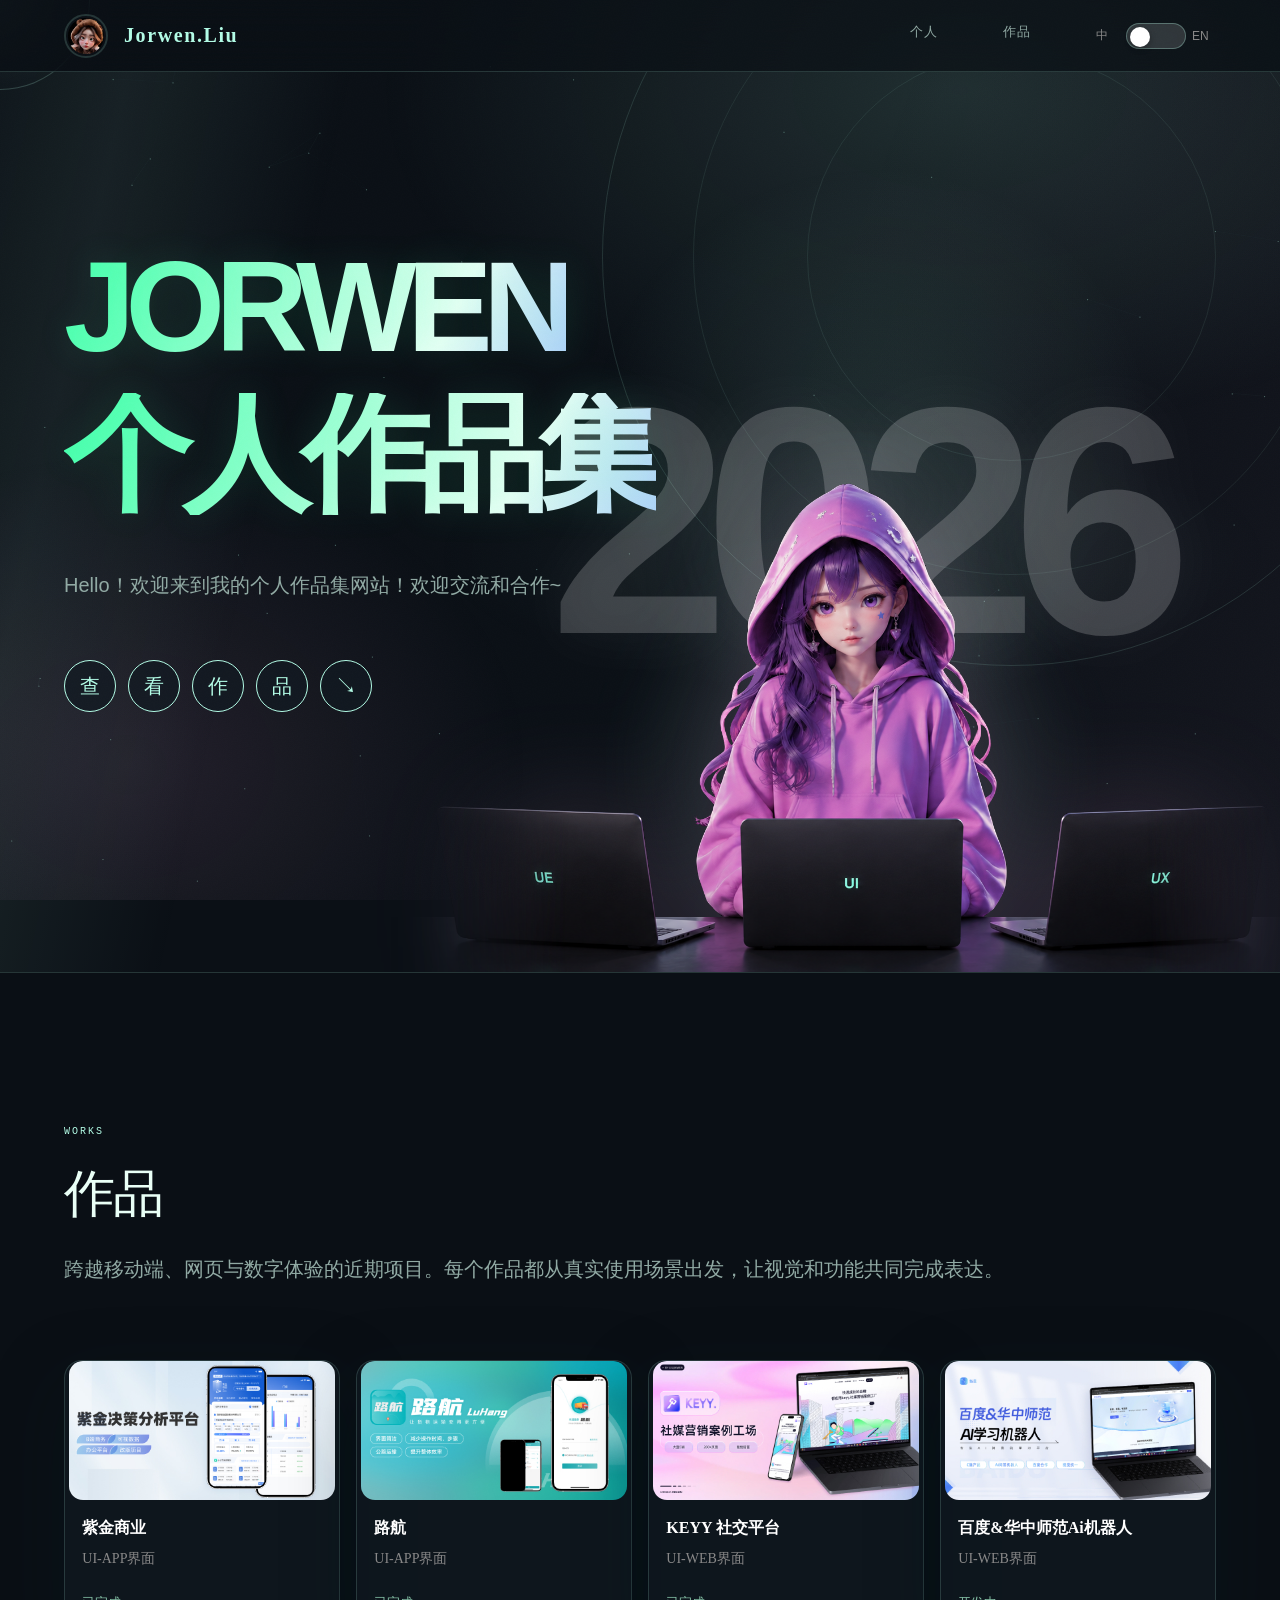
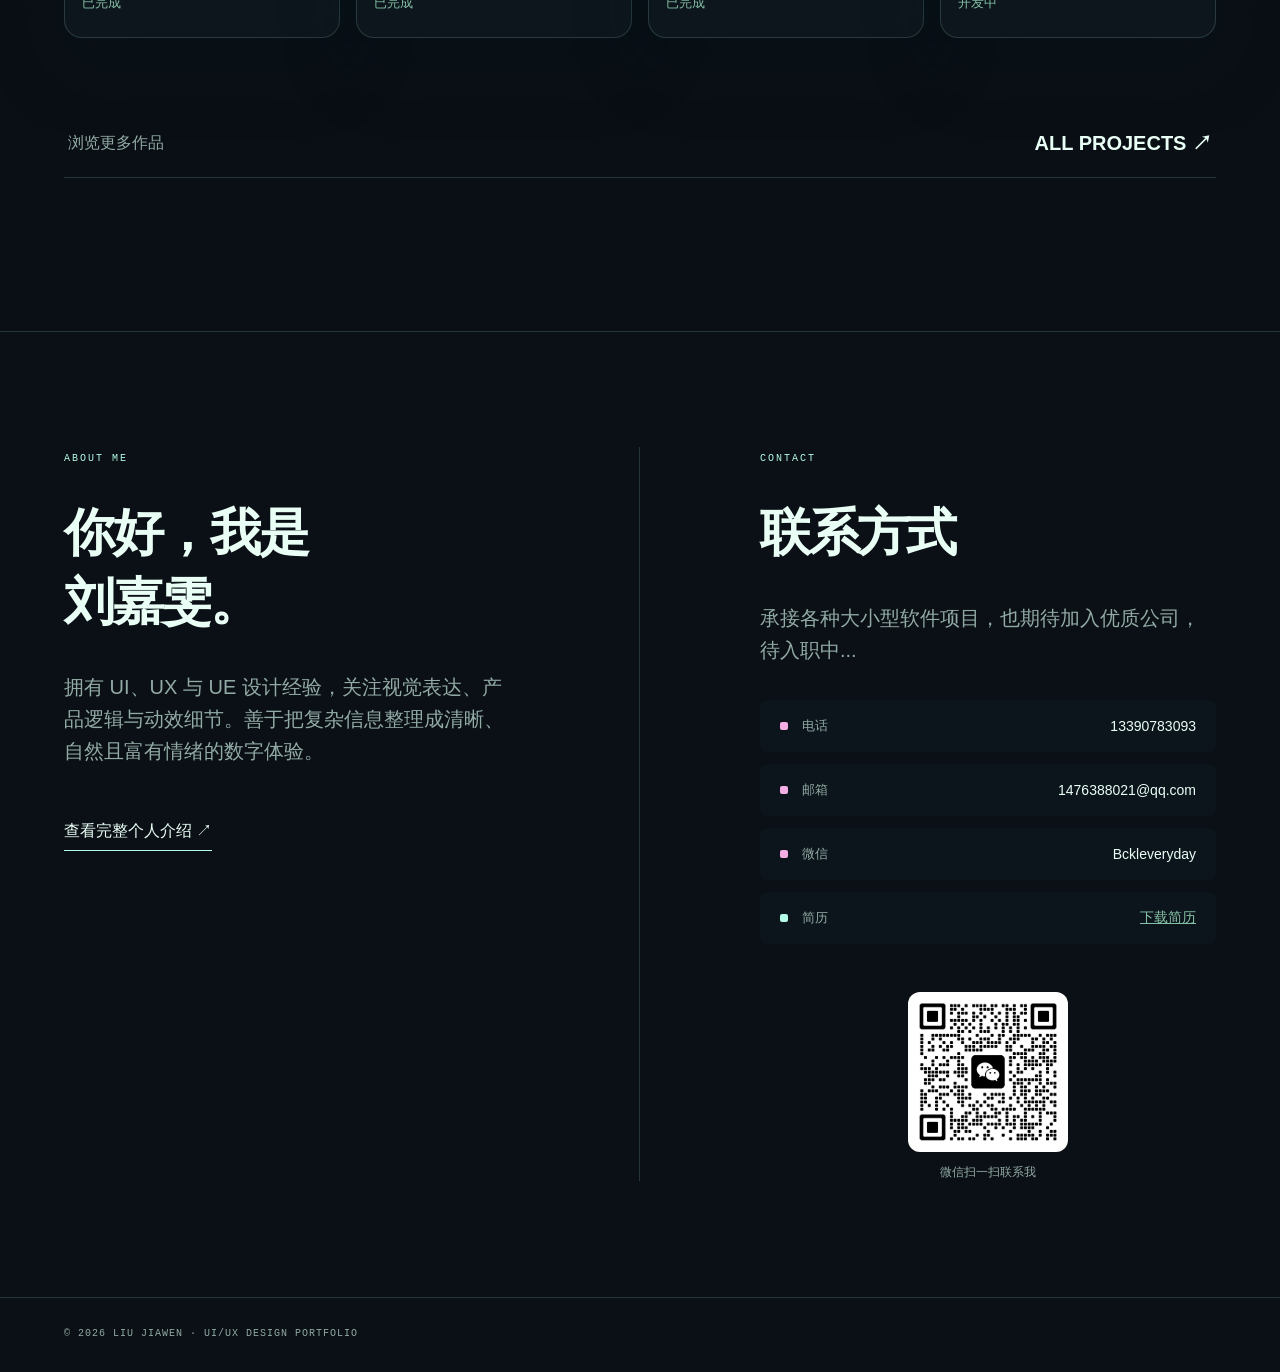
==== index.html @ 1e96ea9b "删除jianjie.html鼠标粒子效果" ====
<!doctype html>
<html lang="zh-CN">
<head>
  <meta charset="utf-8">
  <meta name="viewport" content="width=device-width,initial-scale=1">
  <meta name="description" content="刘嘉雯 UI/UX 设计师个人作品集">
  <title>刘嘉雯｜个人作品集</title>
  <link rel="stylesheet" href="assets/finesse.css"><link rel="stylesheet" href="assets/home.css">
  <style>
    html,
    body {
      scrollbar-width: none;
      -ms-overflow-style: none;
      margin: 0 !important;
      padding: 0 !important;
    }
    html::-webkit-scrollbar,
    body::-webkit-scrollbar {
      width: 0;
      height: 0;
    }
    nav {
      position: sticky;
      top: 0;
      height: 60px;
      background: #1e1e1eb3;
      border-bottom: none;
      display: flex;
      align-items: center;
      backdrop-filter: blur(85px);
      z-index: 1000;
    }

    .brand-box {
      position: absolute;
      left: 5%;
      display: flex;
      align-items: center;
      gap: 16px;
    }

    .logo-wrapper {
      border: 2px solid #B3FCE6B3;
      border-radius: 8px;
      padding: 2px;
    }

    .logo {
      display: block;
      width: 36px;
      height: 36px;
      background: url('assets/头像.jpg') center/cover;
      border-radius: 4px;
    }

    .brand-text {
      font-family: Agency FB;
      font-size: 20px;
      font-weight: 600;
      color: #B3FCE6;
    }

    .nav-menu {
      position: absolute;
      right: 5%;
      display: flex;
      gap: 100px;
      font-family: Alibaba PuHuiTi 3.0;
    }

    .nav-item {
      position: relative;
      font-size: 16px;
      font-weight: 400;
      color: #fff;
      cursor: pointer;
      transition: color 0.3s;
      padding: 8px 0;
    }

    .nav-item::after {
      content: '';
      position: absolute;
      bottom: -3px;
      left: 0;
      width: 0;
      height: 3px;
      background: #B3FCE6;
      transition: width 0.3s;
    }

    .nav-item:hover::after,
    .nav-item.active::after {
      width: 100%;
    }

    .nav-item:hover {
      color: #B3FCE6;
    }
    .lang-switch {
      position: relative;
      display: inline-flex;
      align-items: center;
      gap: 6px;
      cursor: pointer;
      padding: 8px 0;
    }
    .lang-switch-track {
      position: relative;
      width: 60px;
      height: 26px;
      background: rgba(255, 255, 255, 0.15);
      border-radius: 13px;
      transition: background 0.3s;
      border: 1px solid rgba(179, 252, 230, 0.3);
    }
    .lang-switch-track:hover {
      background: rgba(255, 255, 255, 0.25);
    }
    .lang-switch-thumb {
      position: absolute;
      top: 3px;
      left: 3px;
      width: 20px;
      height: 20px;
      background: #fff;
      border-radius: 50%;
      transition: transform 0.3s;
      box-shadow: 0 2px 6px rgba(0, 0, 0, 0.3);
    }
    .lang-switch-track.active .lang-switch-thumb {
      transform: translateX(34px);
      background: #B3FCE6;
    }
    .lang-switch-track.active {
      background: rgba(179, 252, 230, 0.2);
    }
    .lang-label {
      font-size: 12px;
      font-weight: 400;
      color: #888;
      transition: color 0.3s;
      min-width: 24px;
    }
    .lang-switch:hover .lang-label {
      color: #B3FCE6;
    }
    @media (max-width: 600px) {
      .nav-menu {
        gap: 40px;
      }
    }
    @media (max-width: 480px) {
      .nav-menu {
        gap: 20px;
      }
      .nav-item {
        font-size: 14px;
      }
    }
    .work-item {
      --card-radius: 20px;
      width: 100%;
      display: flex;
      flex-direction: column;
      background-color: #1e1e1e;
      border-radius: var(--card-radius);
      padding: 0 4px 24px;
      text-decoration: none;
      transition: all 0.3s ease;
    }
    .work-image {
      width: 100%;
      aspect-ratio: 412 / 216;
      border-radius: var(--card-radius);
      overflow: hidden;
    }
    .work-image img {
      width: 100%;
      height: 100%;
      object-fit: cover;
      display: block;
      transition: transform 0.3s ease;
    }
    .work-item:hover .work-image img {
      transform: scale(1.05);
    }
    .work-info {
      display: flex;
      flex-direction: column;
      align-items: flex-start;
      padding-top: 16px;
      font-family: Alibaba PuHuiTi 3.0;
    }
    .work-title {
      margin: 0 5% 8px 5%;
      color: #fff;
      font-size: 16px;
      font-weight: 600;
      line-height: 1.5;
    }
    .work-category {
      margin: 0 5% 24px 5%;
      color: #888;
      font-size: 14px;
      font-weight: 400;
      line-height: 1.5;
    }
    .work-status {
      margin: 0 5% 0 5%;
      color: #84C0A5;
      font-size: 13px;
      font-weight: 400;
      line-height: 1.5;
    }
    .work-index {
      font-family: Agency FB;
      font-size: 14px;
      font-weight: 400;
      color: #B3FCE6;
      margin: 0 0 8px 0;
    }
    .works-grid {
      display: grid;
      grid-template-columns: repeat(4, 1fr);
      gap: 32px 16px;
      padding: 0;
    }
    @media (max-width: 1200px) {
      .works-grid {
        grid-template-columns: repeat(3, 1fr);
      }
    }
    @media (max-width: 900px) {
      .works-grid {
        grid-template-columns: repeat(2, 1fr);
      }
    }
    @media (max-width: 600px) {
      .works-grid {
        grid-template-columns: repeat(2, 1fr);
        gap: 16px;
      }
    }
    @media (max-width: 480px) {
      .works-grid {
        grid-template-columns: 1fr;
      }
    }
    .home-page{overflow-x:hidden;background:#0b1016!important;margin:0;padding:0}
    .home-page main{position:relative;z-index:2}
    #home-field{position:fixed;inset:0;width:100%;height:100%;z-index:0;pointer-events:none;opacity:.7}
    .cursor-aura{position:fixed;left:-90px;top:-90px;width:180px;height:180px;border:1px solid rgba(179,252,230,.2);border-radius:50%;z-index:60;pointer-events:none;will-change:transform;transition:width .25s,height .25s,opacity .25s;background:radial-gradient(circle,rgba(179,252,230,.07),transparent 68%);mix-blend-mode:screen}
    .hero{position:relative;min-height:100dvh;padding:120px 5% 44px;display:grid;grid-template-columns:1.15fr .85fr;overflow:hidden;isolation:isolate}
    .hero:after{content:"";position:absolute;inset:0;z-index:-2;background:radial-gradient(circle at 68% 42%,rgba(179,252,230,.12),transparent 28%),linear-gradient(110deg,transparent 55%,rgba(243,174,228,.045))}
    .hero-orbit{position:absolute;width:min(64vw,880px);aspect-ratio:1;border:1px solid rgba(179,252,230,.13);border-radius:50%;right:-11vw;top:-25%;z-index:-1}
    .hero-orbit:before,.hero-orbit:after{content:"";position:absolute;border:1px solid rgba(179,252,230,.08);border-radius:50%;inset:11%}.hero-orbit:after{inset:25%}
    .hero-scan{position:absolute;z-index:3;left:-15%;top:-25%;width:35%;height:150%;background:linear-gradient(90deg,transparent,rgba(179,252,230,.075),transparent);transform:rotate(12deg);animation:heroScan 7s ease-in-out infinite;pointer-events:none}
    @keyframes heroScan{0%,15%{transform:translateX(-40vw) rotate(12deg)}70%,100%{transform:translateX(150vw) rotate(12deg)}}
    .hero-copy{position:relative;z-index:5;align-self:flex-start;padding-bottom:4vh;margin-top:clamp(40px,6vh,80px)}
    .hero-topline{display:flex;align-items:flex-end;gap:36px;margin:0 0 28px}
    .hero h1{font-size:clamp(72px,10vw,170px);font-weight:850;letter-spacing:-.075em;line-height:.95;margin:0;color:var(--paper);white-space:nowrap}
    .hero h1 span{display:inline-block}
    .gradient-word{background:linear-gradient(115deg,#40ffaa 0%,#e9fff6 27%,#4079ff 52%,#f3aee4 74%,#40ffaa 100%);background-size:300% 100%;background-clip:text;-webkit-background-clip:text;color:transparent;animation:gradientFlow 5s ease-in-out infinite alternate;text-shadow:0 0 38px rgba(64,255,170,.12)}@keyframes gradientFlow{0%{background-position:0% 50%}100%{background-position:100% 50%}}
    .hero-meta{display:flex;flex-direction:column;align-items:flex-start;gap:20px;margin:32px 0 0 0;justify-content:flex-start;text-align:left;padding-left:0}
    .hero-meta p{font-size:20px;line-height:1.85;color:var(--muted);font-weight:300}
    .round-link{display:inline-flex;align-items:center;justify-content:center;gap:16px;width:auto;min-width:156px;height:50px;padding:0 20px;border:1px solid rgba(179,252,230,.45);border-radius:999px;text-decoration:none;font-size:12px;color:var(--paper);background:rgba(11,16,22,.4)}
    .round-link span{color:var(--mint);font-size:18px}.round-link:hover{background:var(--mint);color:var(--ink);box-shadow:0 0 50px rgba(179,252,230,.22)}
    .download-btn{height:44px;background:#111a22b8;border:1px solid #B3FCE6;border-radius:4px;color:#B3FCE6;font-family:Alibaba PuHuiTi 3.0;font-size:16px;font-weight:400;cursor:pointer;transition:all 0.3s;text-align:center;display:flex;align-items:center;justify-content:center;gap:8px}
    .download-btn:hover{background:#B3FCE6;color:#111111}
    .view-works-circles{display:flex;gap:12px;align-items:center;margin-left:0!important;text-decoration:none;position:relative}
    .view-circle{width:52px;min-width:52px;height:52px;border-radius:50%;font-size:20px;padding:0;line-height:1;display:flex;align-items:center;justify-content:center;background:#111a22b8;border:1px solid #B3FCE6;color:#B3FCE6;font-family:"Alibaba PuHuiTi 3.0",sans-serif;font-weight:400;transition:all 0.3s;cursor:pointer;user-select:none;position:relative;z-index:1}
    .view-circle-arrow{font-size:22px}
    /* 悬浮/点击任意圆，五个圆同时变成悬浮状态 */
    .view-works-circles:hover .view-circle,.view-works-circles:active .view-circle{background:#B3FCE6;color:#111111}
    .view-works-circles:active .view-circle{transform:scale(0.94)}
    .view-works-circles .ripple{position:absolute;border-radius:50%;background:radial-gradient(circle,rgba(179,252,230,.35),rgba(243,174,228,.2));pointer-events:none;z-index:0;animation:viewRipple .6s ease-out forwards}
    @keyframes viewRipple{0%{transform:scale(0);opacity:.4}100%{transform:scale(2);opacity:0}}
    .portrait-stage{position:absolute;z-index:4;right:-3.5%;bottom:-2%;width:min(74vw,1220px);pointer-events:none;transform-origin:65% 70%;will-change:transform}
    .portrait-stage img{display:block;width:100%;height:auto;filter:drop-shadow(0 -14px 50px rgba(243,174,228,.12))}
    .portrait-glow{position:absolute;inset:22% 18% 5%;z-index:-1;background:radial-gradient(circle,rgba(243,174,228,.18),rgba(179,252,230,.07) 40%,transparent 68%);filter:blur(25px)}
    .year-block{display:grid;grid-template-columns:auto auto;align-items:end;column-gap:10px;text-align:left}.year-block span,.year-block small{font:500 9px/1 ui-monospace,monospace;letter-spacing:.16em;color:var(--muted)}.year-block span{grid-column:1}.year-block strong{grid-row:1/3;grid-column:2;font:900 clamp(32px,4vw,62px)/.8 "DIN Alternate","DIN Condensed",Impact,sans-serif;letter-spacing:-.08em;background:linear-gradient(180deg,#fff 0%,rgba(255,255,255,.5) 100%);background-clip:text;-webkit-background-clip:text;color:transparent;position:relative}.year-block strong:after{content:"";position:absolute;inset:-16px -20px -12px;border:1px solid transparent;border-image:linear-gradient(180deg,rgba(255,255,255,.5),rgba(255,255,255,.1)) 1;z-index:-1}.year-block small{grid-column:1}
    .name-block{position:absolute;right:5vw;bottom:6%;z-index:7;text-align:right}.name-block span{display:block;font-size:clamp(22px,2vw,34px);font-weight:700}.name-block strong{font:500 11px/1 ui-monospace,monospace;letter-spacing:.22em;color:var(--mint)}
    .scroll-note{position:absolute;left:5vw;bottom:5%;font:500 9px/1 ui-monospace,monospace;letter-spacing:.18em;color:var(--muted);writing-mode:vertical-rl}.scroll-note i{display:block;width:1px;height:54px;margin:14px auto 0;background:linear-gradient(var(--mint),transparent)}
    .selected{padding:clamp(90px,12vw,180px) 5%;background:rgba(11,16,22,.78);border-top:1px solid var(--line)}
    .selected-head{display:flex!important;flex-direction:column!important;align-items:flex-start!important;margin-bottom:72px}.selected-title-row{display:flex!important;flex-direction:column!important;align-items:flex-start!important;justify-content:flex-start!important;width:100%!important;gap:34px!important}.selected-title-text{font-size:clamp(34px,4vw,64px)!important;line-height:.88!important;letter-spacing:-.045em!important;margin:0!important}.selected-title-works{font:500 10px/1 ui-monospace,monospace!important;letter-spacing:.2em!important;color:var(--mint)!important;margin:0!important;font-style:normal!important;align-self:flex-start!important;text-align:left!important;justify-self:flex-start!important;float:none!important;position:static!important;right:auto!important;left:auto!important}.selected-head p{max-width:100%!important;margin:34px 0 0 0!important;color:var(--muted)!important;line-height:1.9!important;font-size:20px!important;font-weight:300!important;text-align:left!important;word-break:break-word!important}
    .more-works{display:flex;justify-content:space-between;align-items:center;margin-top:72px;padding:20px 4px;border-bottom:1px solid var(--line);text-decoration:none;color:var(--muted)}.more-works b{font-size:20px;color:var(--paper)}.more-works:hover b{color:var(--mint)}
    .home-profile{display:grid;grid-template-columns:1fr 1fr;border-top:1px solid var(--line);padding:clamp(72px,9vw,140px) 5%}.home-profile article{padding:0}.home-profile .profile-copy{border-right:1px solid var(--line)}.home-profile article>span{font:500 10px/1 ui-monospace,monospace;letter-spacing:.2em;color:var(--mint)}.profile-copy h2{font-size:clamp(34px,4vw,64px);letter-spacing:-.045em;margin:34px 0}.profile-copy p{line-height:1.6;color:var(--muted);font-size:20px;font-weight:300;margin-top:24px}.profile-copy a{display:inline-block;margin-top:34px;color:var(--paper);text-decoration:none;border-bottom:1px solid var(--mint);padding-bottom:8px}.profile-contact h3{font-size:clamp(34px,4vw,64px);letter-spacing:-.045em;margin:34px 0}.contact-list{display:flex;flex-direction:column;gap:12px;margin-top:34px}.contact-item{display:flex;align-items:center;height:52px;background:rgba(17,26,34,.5);border-radius:8px;padding:0 20px;position:relative}.contact-icon{width:8px;height:8px;border-radius:2px;margin-right:14px}.contact-icon.icon-phone,.contact-icon.icon-email,.contact-icon.icon-wechat{background:#F3AEE4}.contact-icon.icon-resume{background:#B3FCE6}.contact-label{font-size:13px;color:var(--muted);width:40px;flex-shrink:0}.contact-value{font-size:14px;color:var(--paper);margin-left:auto}.contact-value.resume{color:#84C0A5;text-decoration:underline;cursor:pointer;transition:color .3s}.contact-value.resume:hover{color:#B3FCE6}.contact-note{font-size:20px;color:var(--muted);margin-top:24px;line-height:1.6;font-weight:300}.qr-container{margin-top:48px;text-align:center}.qr-code{width:160px;height:160px;background:#fff;border-radius:12px;padding:8px;margin:0 auto}.qr-code img{width:100%;height:100%;object-fit:cover}.qr-text{display:block;margin-top:12px;font-size:12px;color:var(--muted)}.home-footer{padding:24px 5% 32px;border-top:1px solid var(--line)}.home-footer small{font:500 10px/1 ui-monospace,monospace;color:var(--muted);letter-spacing:.1em}
    @media(max-width:1050px){.works-grid{grid-template-columns:repeat(2,1fr)}}
    @media(max-width:820px){.hero{grid-template-columns:1fr;padding:108px 5% 44px}.hero h1{font-size:clamp(74px,24vw,132px);line-height:.95}.hero h1 span:last-child{margin-left:0}.hero-topline{align-items:center;justify-content:space-between;gap:12px}.hero-meta{margin-left:0;margin-top:30px}.portrait-stage{width:126vw;right:-32%;bottom:2%}.year-block strong{font-size:34px}.name-block{right:5%}.selected-title-row{flex-direction:column;align-items:flex-start;gap:8px}.selected-head p{margin:34px 0 0 0}.home-profile{grid-template-columns:1fr;padding:clamp(72px,9vw,140px) 5%}.home-profile article{padding-left:0;padding-right:0}.home-profile .profile-copy{border-right:0;border-bottom:1px solid var(--line);padding-right:0}.home-profile .profile-contact{padding-left:0}.contact-item{padding:0 16px}.qr-code{width:140px;height:140px}}
    @media(max-width:520px){.hero-meta p{display:none}.round-link{width:88px;height:88px}.portrait-stage{width:148vw;right:-44%}.selected{padding-top:90px}.works-grid{grid-template-columns:1fr}.more-works b{font-size:15px}}
    .hero h1{position:relative;z-index:7}.portrait-stage .year-block{position:absolute;left:50%;top:12%;z-index:-1;transform:translate(-50%,-50%) scale(1.15);transform-origin:center center}.portrait-stage .year-block strong{font-size:clamp(180px,22vw,320px);line-height:.85;color:rgba(255,255,255,.18);text-shadow:0 0 60px rgba(255,255,255,.06);background:none;-webkit-background-clip:none}.portrait-stage .year-block:after{content:"";position:absolute;inset:10% -20% -15%;background:radial-gradient(ellipse,rgba(179,252,230,.06),transparent 68%);z-index:-2}.portrait-stage .year-block strong:after{display:none}.portrait-stage .year-block span,.portrait-stage .year-block small{opacity:0}
    @media(max-width:820px){.portrait-stage .year-block{left:50%;top:28%;transform:translate(-50%,-50%) scale(.65)}.portrait-stage .year-block strong{font-size:clamp(100px,24vw,180px);color:rgba(255,255,255,.18);background:none;-webkit-background-clip:none}.hero-copy{z-index:6}.portrait-stage{z-index:4;bottom:6%;width:108vw;right:-4%}.selected h2 em{margin-top:14px}}
    @media(max-width:520px){.hero{min-height:760px;padding-left:5%;padding-right:5%}.hero-topline{display:block}.portrait-stage .year-block{left:50%;top:28%;transform:translate(-50%,-50%) scale(.55)}.portrait-stage .year-block strong{font-size:clamp(80px,20vw,140px);color:rgba(255,255,255,.18);background:none;-webkit-background-clip:none}.hero h1{font-size:clamp(70px,22vw,112px);margin-top:140px}.hero-meta{margin-top:28px}.portrait-stage{width:108vw;right:-4%;bottom:6%}.round-link{min-width:142px;height:46px}}
  </style>
</head>
<body class="home-page">
  <canvas id="home-field" aria-hidden="true"></canvas>
  
  <nav>
    <div class="brand-box" href="index.html">
      <a href="index.html" style="text-decoration: none; display: flex; align-items: center; gap: 16px;">
        <div class="logo-wrapper">
          <div class="logo"></div>
        </div>
        <span class="brand-text">Jorwen.Liu</span>
      </a>
    </div>
    <div class="nav-menu">
      <a href="jianjie.html" style="text-decoration: none;">
        <div class="nav-item" data-lang-key="nav-about">个人</div>
      </a>
      <a href="zuopin.html" style="text-decoration: none;">
        <div class="nav-item" data-lang-key="nav-works">作品</div>
      </a>
      <div class="lang-switch">
        <span class="lang-label">中</span>
        <div class="lang-switch-track" id="lang-track">
          <div class="lang-switch-thumb"></div>
        </div>
        <span class="lang-label">EN</span>
      </div>
    </div>
  </nav>

  <main>
    <section class="hero" aria-labelledby="hero-title">
      <div class="hero-orbit" aria-hidden="true"></div>
      <div class="hero-scan" aria-hidden="true"></div>
      <div class="hero-copy" style="text-align:left!important">
        <h1 id="hero-title"><span class="gradient-word">JORWEN</span><br><span class="gradient-word" data-lang-key="hero-title">个人作品集</span></h1>
        <div class="hero-meta" style="display:flex!important;flex-direction:column!important;align-items:flex-start!important;gap:56px!important;margin:52px 0 0 0!important;padding-left:0!important;justify-content:flex-start!important;text-align:left!important">
          <p style="margin:0!important;padding:0!important;text-align:left!important" data-lang-key="hero-desc">Hello！欢迎来到我的个人作品集网站！欢迎交流和合作~</p>
          <a class="view-works-circles ripple-effect" href="zuopin.html">
            <span class="view-circle" data-lang-key="view-works-1">查</span>
            <span class="view-circle" data-lang-key="view-works-2">看</span>
            <span class="view-circle" data-lang-key="view-works-3">作</span>
            <span class="view-circle" data-lang-key="view-works-4">品</span>
            <span class="view-circle view-circle-arrow" data-lang-key="view-works-arrow">↘</span>
          </a>
        </div>
      </div>

      <div class="portrait-stage">
        <div class="portrait-glow" aria-hidden="true"></div>
        <div class="year-block" aria-label="作品集年份">
          <strong id="dynamic-year">2026</strong>
        </div>
        <img src="assets/首页/人物图.png" alt="刘嘉雯的三组设计师角色形象" width="1920" height="1080">
      </div>



    </section>

    <section class="selected" id="selected" aria-labelledby="selected-title">
      <header class="selected-head">
        <div class="selected-title-row">
          <em class="selected-title-works">WORKS</em>
          <span class="selected-title-text" data-lang-key="selected-title">作品</span>
        </div>
        <p data-lang-key="selected-desc">跨越移动端、网页与数字体验的近期项目。每个作品都从真实使用场景出发，让视觉和功能共同完成表达。</p>
      </header>
      <div class="works-grid">
        <a href="works/zijin.html" class="work-item">
          <div class="work-image">
            <img src="assets/紫金.jpg" alt="紫金商业">
          </div>
          <div class="work-info">
            <h3 class="work-title" data-lang-key="work-zijin">紫金商业</h3>
            <p class="work-category" data-lang-key="category-app">UI-APP界面</p>
            <span class="work-status" data-lang-key="status-completed">已完成</span>
          </div>
        </a>
        <a href="works/luhang.html" class="work-item">
          <div class="work-image">
            <img src="assets/路航.jpg" alt="路航">
          </div>
          <div class="work-info">
            <h3 class="work-title" data-lang-key="work-luhang">路航</h3>
            <p class="work-category" data-lang-key="category-app">UI-APP界面</p>
            <span class="work-status" data-lang-key="status-completed">已完成</span>
          </div>
        </a>
        <a href="works/keyy.html" class="work-item">
          <div class="work-image">
            <img src="assets/社交平台.jpg" alt="KEYY 社交平台">
          </div>
          <div class="work-info">
            <h3 class="work-title" data-lang-key="work-keyy">KEYY 社交平台</h3>
            <p class="work-category" data-lang-key="category-web">UI-WEB界面</p>
            <span class="work-status" data-lang-key="status-completed">已完成</span>
          </div>
        </a>
        <a href="works/baidu.html" class="work-item">
          <div class="work-image">
            <img src="assets/华中师范.jpg" alt="百度&华中师范AI机器人">
          </div>
          <div class="work-info">
            <h3 class="work-title" data-lang-key="work-baidu">AI 机器人体验</h3>
            <p class="work-category" data-lang-key="category-web">UI/UX-web界面</p>
            <span class="work-status" data-lang-key="status-developing">开发中</span>
          </div>
        </a>
      </div>
      <a class="more-works magnetic" href="zuopin.html"><span data-lang-key="more-works">浏览更多作品</span><b>ALL PROJECTS ↗</b></a>
    </section>

    <section class="home-profile" aria-label="个人介绍与联系">
      <article class="profile-copy" style="padding-right:120px">
        <span>ABOUT ME</span>
        <h2 data-lang-key="about-title">你好，我是<br>刘嘉雯。</h2>
        <p data-lang-key="about-desc">拥有 UI、UX 与 UE 设计经验，关注视觉表达、产品逻辑与动效细节。善于把复杂信息整理成清晰、自然且富有情绪的数字体验。</p>
        <a href="jianjie.html" data-lang-key="view-full-about">查看完整个人介绍 ↗</a>
      </article>
      <article class="profile-contact" style="padding-left:120px">
        <span>CONTACT</span>
        <h3 data-lang-key="contact-title">联系方式</h3>
        <p class="contact-note" data-lang-key="contact-note">承接各种大小型软件项目，也期待加入优质公司，待入职中...</p>
        <div class="contact-list">
          <div class="contact-item">
            <div class="contact-icon icon-phone"></div>
            <span class="contact-label" data-lang-key="contact-phone">电话</span>
            <span class="contact-value">13390783093</span>
          </div>
          <div class="contact-item">
            <div class="contact-icon icon-email"></div>
            <span class="contact-label" data-lang-key="contact-email">邮箱</span>
            <span class="contact-value">1476388021@qq.com</span>
          </div>
          <div class="contact-item">
            <div class="contact-icon icon-wechat"></div>
            <span class="contact-label" data-lang-key="contact-wechat">微信</span>
            <span class="contact-value">Bckleveryday</span>
          </div>
          <div class="contact-item">
            <div class="contact-icon icon-resume"></div>
            <span class="contact-label" data-lang-key="contact-resume">简历</span>
            <a href="https://wx.mail.qq.com/ftn/download?func=3&key=[base64]&code=980aa13a&k=[base64]&fweb=1&cl=1" class="contact-value resume" target="_blank" rel="noopener noreferrer" data-lang-key="download-resume">点击下载</a>
          </div>
        </div>
        <div class="qr-container">
          <div class="qr-code">
            <img src="assets/img/微信二维码.jpg" alt="微信二维码">
          </div>
          <span class="qr-text" data-lang-key="qr-text">微信扫一扫联系我</span>
        </div>
      </article>
    </section>
    <footer class="home-footer"><small>© <span id="footer-year">2026</span> LIU JIAWEN · UI/UX DESIGN PORTFOLIO</small></footer>
  </main>
  <script src="assets/home.js"></script>
  <script src="assets/lang.js"></script>
</body>
</html>
---- assets/finesse.css ----
:root{
  --ink:#0b1016;--ink-2:#111a22;--paper:#e9fff6;--muted:#91aaa4;
  --mint:#b3fce6;--mint-2:#84c0a5;--pink:#f3aee4;--line:rgba(179,252,230,.16);
  --shadow:0 24px 70px rgba(5,24,25,.35);
}
*{box-sizing:border-box}
html{scroll-behavior:smooth}
body{background:var(--ink)!important;color:var(--paper)!important;font-family:"Segoe UI","PingFang SC","Microsoft YaHei",sans-serif!important}
body:before{content:"";position:fixed;inset:0;pointer-events:none;z-index:9998;opacity:.045;background-image:url("data:image/svg+xml,%3Csvg xmlns='http://www.w3.org/2000/svg' width='160' height='160'%3E%3Cfilter id='n'%3E%3CfeTurbulence type='fractalNoise' baseFrequency='.8' numOctaves='3' stitchTiles='stitch'/%3E%3C/filter%3E%3Crect width='100%25' height='100%25' filter='url(%23n)' opacity='.35'/%3E%3C/svg%3E")}
body:after{content:"";position:fixed;inset:0;pointer-events:none;z-index:-1;background:radial-gradient(70% 60% at 75% 10%,rgba(179,252,230,.13),transparent 65%),radial-gradient(45% 50% at 10% 85%,rgba(243,174,228,.1),transparent 70%)}
.side-rays-canvas{position:fixed;inset:0;width:100%;height:100%;pointer-events:none;z-index:0;opacity:.78;mix-blend-mode:screen}
a{color:inherit}
nav{height:72px!important;background:rgba(11,16,22,.72)!important;border-bottom:1px solid var(--line)!important;backdrop-filter:blur(18px)!important}
.brand-box{left:clamp(20px,5vw,72px)!important}
.brand-text{font-family:Agency FB!important;letter-spacing:.08em;color:var(--mint)!important}
.logo-wrapper{border-color:var(--line)!important;border-radius:50%!important}
.logo{border-radius:50%!important}
.nav-menu{right:clamp(20px,5vw,72px)!important;gap:clamp(24px,5vw,72px)!important}
.nav-item{color:var(--muted)!important;font-size:13px!important;letter-spacing:.12em!important;text-transform:uppercase}
.nav-item:after{height:2px!important;background:var(--mint)!important}
.nav-item:hover,.nav-item.active{color:var(--mint)!important}
.background-image{background-color:var(--ink)!important}
#finesse-particles{position:absolute;inset:0;width:100%;height:100%;opacity:.72;mix-blend-mode:screen;pointer-events:none;z-index:1}
.play-btn{border:1px solid var(--mint)!important;background:rgba(11,16,22,.35)!important;color:var(--paper)!important;box-shadow:0 0 0 1px rgba(179,252,230,.12),0 18px 50px rgba(0,0,0,.25)!important;letter-spacing:.12em!important;text-transform:uppercase!important}
.play-btn:hover{background:var(--mint)!important;color:var(--ink)!important;box-shadow:0 0 36px rgba(179,252,230,.35)!important}
.main-container{background:transparent!important;position:relative;z-index:1}
.section-title{font-size:clamp(48px,7vw,92px)!important;letter-spacing:-.055em!important;line-height:.9!important;color:var(--paper)!important}
.section-subtitle,.name-en,.info-label,.timeline-position,.skills-title-en,.skill-category-name{color:var(--mint)!important}
.name-cn,.timeline-company,.skill-name,.experience-title-text,.skills-title-text{color:var(--paper)!important}
.border-glow-card,.work-item{background:rgba(17,26,34,.72)!important;border:1px solid var(--line)!important;box-shadow:var(--shadow)!important}
.border-glow-card:hover,.work-item:hover{transform:translateY(-8px)!important;border-color:rgba(179,252,230,.42)!important}
.work-item{border-radius:18px!important;overflow:hidden}
.work-image{border-radius:14px!important}
.work-item:hover .work-image img{transform:scale(1.08)!important}
.filter-button{border-color:var(--line)!important;background:rgba(17,26,34,.7)!important;border-radius:999px!important}
.filter-button.active,.filter-button:hover{border-color:var(--mint)!important;color:var(--mint)!important;background:rgba(179,252,230,.1)!important}
.download-btn{border-color:var(--mint)!important;color:var(--mint)!important;border-radius:999px!important}
.download-btn:hover{background:var(--mint)!important;color:var(--ink)!important}
button,a{transition:transform .35s cubic-bezier(.2,.8,.2,1),color .25s,background .25s,border-color .25s,box-shadow .25s}
:focus-visible{outline:2px solid var(--pink);outline-offset:4px}
@media(max-width:700px){nav{height:64px!important}.nav-menu{gap:18px!important}.nav-item{font-size:11px!important}.main-container{padding:32px 20px!important}.works-container{grid-template-columns:1fr!important;padding:0 20px 30px!important;top:140px!important}.play-btn{top:auto!important;right:20px!important;bottom:28px!important;transform:none!important;padding:16px 26px!important;font-size:14px!important}}
@media(prefers-reduced-motion:reduce){*,*:before,*:after{animation-duration:.01ms!important;animation-iteration-count:1!important;scroll-behavior:auto!important;transition-duration:.01ms!important}}
---- assets/home.css ----
.home-page{overflow-x:hidden;background:#0b1016!important;margin:0;padding:0}
.home-page main{position:relative;z-index:2}
#home-field{position:fixed;inset:0;width:100%;height:100%;z-index:0;pointer-events:none;opacity:.7}
.cursor-aura{position:fixed;left:-90px;top:-90px;width:180px;height:180px;border:1px solid rgba(179,252,230,.2);border-radius:50%;z-index:60;pointer-events:none;will-change:transform;transition:width .25s,height .25s,opacity .25s;background:radial-gradient(circle,rgba(179,252,230,.07),transparent 68%);mix-blend-mode:screen}
.home-nav{position:fixed!important;inset:0 0 auto!important;z-index:50!important;display:flex!important;align-items:center!important;justify-content:space-between!important;padding:0 clamp(20px,5vw,72px)!important}
.home-nav .brand-box{position:static!important;left:auto!important}.home-nav .brand-box>a{display:flex;align-items:center;gap:16px;text-decoration:none}.home-nav .logo-wrapper{display:block;padding:2px}.home-nav .logo{display:block;background:url("头像.jpg") center/cover}
.home-nav .nav-menu{position:static!important;right:auto!important;margin-left:auto;display:flex!important;flex-direction:row!important;align-items:center!important;gap:clamp(22px,4vw,58px)!important}.home-nav .nav-menu a{text-decoration:none;white-space:nowrap}.home-nav .nav-item{white-space:nowrap}
.hero{position:relative;min-height:100dvh;padding:112px 5% 44px;display:grid;grid-template-columns:1.15fr .85fr;overflow:hidden;isolation:isolate;justify-items:start}
.hero:after{content:"";position:absolute;inset:0;z-index:-2;background:radial-gradient(circle at 68% 42%,rgba(179,252,230,.12),transparent 28%),linear-gradient(110deg,transparent 55%,rgba(243,174,228,.045))}
.hero-orbit{position:absolute;width:min(64vw,880px);aspect-ratio:1;border:1px solid rgba(179,252,230,.13);border-radius:50%;right:-11vw;top:-25%;z-index:-1}
.hero-orbit:before,.hero-orbit:after{content:"";position:absolute;border:1px solid rgba(179,252,230,.08);border-radius:50%;inset:11%}.hero-orbit:after{inset:25%}
.hero-scan{position:absolute;z-index:3;left:-15%;top:-25%;width:35%;height:150%;background:linear-gradient(90deg,transparent,rgba(179,252,230,.075),transparent);transform:rotate(12deg);animation:heroScan 7s ease-in-out infinite;pointer-events:none}
@keyframes heroScan{0%,15%{transform:translateX(-40vw) rotate(12deg)}70%,100%{transform:translateX(150vw) rotate(12deg)}}
.hero-copy{position:relative;z-index:5;align-self:flex-start;justify-self:start;padding-bottom:9vh;width:100%;max-width:none;text-align:left!important;padding-left:0!important;margin-left:0!important}
.hero-topline{display:flex;align-items:flex-end;gap:36px;margin:0 0 28px}.hero-role{font:500 11px/1.2 ui-monospace,SFMono-Regular,monospace;letter-spacing:.22em;color:var(--mint);margin:0}
.hero h1{font-size:clamp(88px,13vw,210px);font-weight:850;letter-spacing:-.075em;line-height:.72;margin:0;color:var(--paper)}
.hero h1 span{display:block}.hero h1 span:first-child{margin-bottom:clamp(10px,2vw,30px)}.hero h1 span:last-child{margin-left:0}
.gradient-word{display:block;background:linear-gradient(115deg,#40ffaa 0%,#e9fff6 27%,#4079ff 52%,#f3aee4 74%,#40ffaa 100%);background-size:300% 100%;background-clip:text;-webkit-background-clip:text;color:transparent;animation:gradientFlow 5s ease-in-out infinite alternate;text-shadow:0 0 38px rgba(64,255,170,.12)}@keyframes gradientFlow{0%{background-position:0% 50%}100%{background-position:100% 50%}}
.hero-copy .hero-meta{display:flex!important;flex-direction:column!important;align-items:flex-start!important;gap:20px;margin:52px 0 0 0!important;padding-left:0!important;justify-content:flex-start!important;text-align:left!important;width:100%!important;max-width:100%!important;flex-wrap:nowrap!important}
.hero-meta p{font-size:20px;line-height:1.85;color:var(--muted);margin:0!important;padding:0!important;text-align:left!important;align-self:flex-start!important;width:auto!important;max-width:none!important;font-weight:300}
.hero-meta .round-link{margin-left:0!important;align-self:flex-start!important}
.round-link{display:inline-flex;align-items:center;justify-content:center;gap:16px;width:auto;min-width:156px;height:50px;padding:0 20px;border:1px solid rgba(179,252,230,.45);border-radius:999px;text-decoration:none;font-size:12px;color:var(--paper);background:rgba(11,16,22,.4)}
.round-link span{color:var(--mint);font-size:18px}.round-link:hover{background:var(--mint);color:var(--ink);box-shadow:0 0 50px rgba(179,252,230,.22)}
.portrait-stage{position:absolute;z-index:4;right:-3.5%;bottom:-2%;width:min(74vw,1220px);pointer-events:none;transform-origin:65% 70%;will-change:transform}
.portrait-stage img{display:block;width:100%;height:auto;filter:drop-shadow(0 -14px 50px rgba(243,174,228,.12))}
.portrait-glow{position:absolute;inset:22% 18% 5%;z-index:-1;background:radial-gradient(circle,rgba(243,174,228,.18),rgba(179,252,230,.07) 40%,transparent 68%);filter:blur(25px)}
.year-block{display:grid;grid-template-columns:auto auto;align-items:end;column-gap:10px;text-align:left}.year-block span,.year-block small{font:500 9px/1 ui-monospace,monospace;letter-spacing:.16em;color:var(--muted)}.year-block span{grid-column:1}.year-block strong{grid-row:1/3;grid-column:2;font:900 clamp(32px,4vw,62px)/.8 "DIN Alternate","DIN Condensed",Impact,sans-serif;letter-spacing:-.08em;background:linear-gradient(180deg,#ffffff 0%,rgba(255,255,255,.5) 100%);background-clip:text;-webkit-background-clip:text;color:transparent;position:relative}.year-block strong:after{content:"";position:absolute;inset:-24px -30px -18px;border:1px solid transparent;border-image:linear-gradient(180deg,rgba(255,255,255,.5),rgba(255,255,255,.1)) 1;z-index:-1}.year-block small{grid-column:1}
.name-block{position:absolute;right:5vw;bottom:6%;z-index:7;text-align:right}.name-block span{display:block;font-size:clamp(22px,2vw,34px);font-weight:700}.name-block strong{font:500 11px/1 ui-monospace,monospace;letter-spacing:.22em;color:var(--mint)}
.scroll-note{position:absolute;left:5vw;bottom:5%;font:500 9px/1 ui-monospace,monospace;letter-spacing:.18em;color:var(--muted);writing-mode:vertical-rl}.scroll-note i{display:block;width:1px;height:54px;margin:14px auto 0;background:linear-gradient(var(--mint),transparent)}
.selected{padding:clamp(90px,12vw,180px) 5%;background:rgba(11,16,22,.78);border-top:1px solid var(--line)}
.selected-head{display:flex;flex-direction:column;align-items:flex-start;margin-bottom:72px}.selected-title-row{display:flex;flex-direction:column;align-items:flex-start;justify-content:flex-start;width:100%;gap:34px}.selected-title-text{font-size:clamp(34px,4vw,64px);line-height:.88;letter-spacing:-.045em;margin:0}.selected-title-works{font:500 10px/1 ui-monospace,monospace;letter-spacing:.2em;color:var(--mint);margin:0;font-style:normal;align-self:flex-start}.selected-head p{max-width:100%;margin:34px 0 0 0;color:var(--muted);line-height:1.9;font-size:20px;font-weight:300;text-align:left;word-break:break-word}
.works-grid{display:grid;grid-template-columns:repeat(4,minmax(0,1fr));gap:16px;padding:0}
.work-item{--card-radius:20px;width:100%;display:flex;flex-direction:column;background-color:#1e1e1e;border-radius:var(--card-radius);padding:0 4px 24px;text-decoration:none;transition:all .3s ease}.work-image{width:100%;aspect-ratio:412/216;border-radius:var(--card-radius);overflow:hidden}.work-image img{width:100%;height:100%;object-fit:cover;display:block;transition:transform .3s ease}.work-item:hover .work-image img{transform:scale(1.05)}.work-info{display:flex;flex-direction:column;align-items:flex-start;padding-top:16px;font-family:"Alibaba PuHuiTi 3.0"}.work-title{margin:0 5% 8px 5%;color:#fff;font-size:16px;font-weight:600;line-height:1.5}.work-category{margin:0 5% 24px 5%;color:#888;font-size:14px;font-weight:400;line-height:1.5}.work-status{margin:0 5% 0 5%;color:#84C0A5;font-size:13px;font-weight:400;line-height:1.5}.home-work img{width:100%;height:62%;position:absolute;inset:0 0 auto;object-fit:cover;transition:transform .7s cubic-bezier(.2,.8,.2,1),filter .5s;filter:saturate(.72) brightness(.78)}.home-work:after{content:"";position:absolute;inset:38% 0 0;background:linear-gradient(180deg,transparent,rgba(6,12,16,.94) 42%)}
.home-work:hover img{transform:scale(1.065);filter:saturate(1) brightness(.92)}.home-work div{position:absolute;z-index:2;left:22px;bottom:22px}.home-work strong{display:block;font-size:clamp(19px,1.8vw,28px);letter-spacing:-.035em}.home-work small,.work-index{font:500 9px/1 ui-monospace,monospace;letter-spacing:.14em;color:var(--mint)}.work-index{position:absolute;z-index:2;right:20px;top:18px}
.more-works{display:flex;justify-content:space-between;align-items:center;margin-top:72px;padding:20px 4px;border-bottom:1px solid var(--line);text-decoration:none;color:var(--muted)}.more-works b{font-size:20px;color:var(--paper)}.more-works:hover b{color:var(--mint)}
.home-profile{display:grid;grid-template-columns:1fr 1fr;border-top:1px solid var(--line);padding:clamp(72px,9vw,140px) 5%}.home-profile article{padding:0}.home-profile .profile-copy{border-right:1px solid var(--line)}.home-profile article>span{font:500 10px/1 ui-monospace,monospace;letter-spacing:.2em;color:var(--mint)}.profile-copy h2{font-size:clamp(34px,4vw,64px);letter-spacing:-.045em;margin:34px 0}.profile-copy p{line-height:1.6;color:var(--muted);font-size:20px;font-weight:300;margin-top:24px}.profile-copy a{display:inline-block;margin-top:34px;color:var(--paper);text-decoration:none;border-bottom:1px solid var(--mint);padding-bottom:8px}.profile-skills h3{font-size:clamp(34px,4vw,64px);letter-spacing:-.045em;margin:34px 0}.skill-cloud{display:flex;flex-wrap:wrap;gap:10px}.skill-cloud b{padding:12px 16px;border:1px solid var(--line);border-radius:999px;font-size:13px;font-weight:500;color:var(--muted);transition:.3s}.skill-cloud b:hover{color:var(--ink);background:var(--mint);border-color:var(--mint);transform:translateY(-3px)}.contact-pill{display:flex;align-items:center;justify-content:space-between;margin-top:48px;padding:19px 22px;border:1px solid var(--line);border-radius:999px;text-decoration:none}.contact-pill i{font-style:normal;color:var(--mint)}.home-footer{padding:24px 5% 32px;border-top:1px solid var(--line)}.home-footer small{font:500 10px/1 ui-monospace,monospace;color:var(--muted);letter-spacing:.1em}
@media(max-width:1050px){.works-grid{grid-template-columns:repeat(2,1fr)}}
@media(max-width:820px){.hero{grid-template-columns:1fr;padding:108px 5% 44px}.hero h1{font-size:clamp(74px,24vw,132px);line-height:.78}.hero h1 span:last-child{margin-left:0}.hero-topline{align-items:center;justify-content:space-between;gap:12px}.hero-meta{margin-left:0;margin-top:30px}.portrait-stage{width:126vw;right:-32%;bottom:2%}.year-block strong{font-size:34px}.name-block{right:5%}.selected-title-row{flex-direction:column;align-items:flex-start;gap:8px}.selected-head p{margin:34px 0 0 0}.home-profile{grid-template-columns:1fr;padding:clamp(72px,9vw,140px) 5%}.home-profile article{padding-left:0;padding-right:0}.home-profile .profile-copy{border-right:0;border-bottom:1px solid var(--line);padding-right:0}.home-profile .profile-contact{padding-left:0}}
@media(max-width:520px){.home-nav .brand-text{display:none}.home-nav .nav-menu{gap:22px!important}.round-link{width:88px;height:88px}.portrait-stage{width:148vw;right:-44%}.selected{padding-top:90px}.works-grid{grid-template-columns:1fr}.home-work,.home-work.large,.home-work.wide{min-height:72vw;border-radius:14px}.more-works b{font-size:15px}}
.hero h1{position:relative;z-index:7}.hero-topline .year-block{position:absolute;left:50%;top:clamp(115px,13vw,190px);z-index:1;transform:translateX(-50%) scale(1.15);transform-origin:center top}.hero-topline .year-block strong{font-size:clamp(110px,16vw,260px);line-height:.72}.hero-topline .year-block:after{content:"";position:absolute;inset:10% -20% -15%;background:radial-gradient(ellipse,rgba(179,252,230,.08),transparent 68%);z-index:-2}.hero-topline .year-block span,.hero-topline .year-block small{opacity:.7}
@media(max-width:820px){.home-nav{padding:0 20px!important}.hero-topline .year-block{left:50%;top:105px;transform:translateX(-50%) scale(.82)}.hero-topline .year-block strong{font-size:112px}.hero-copy{z-index:6}.portrait-stage{z-index:4;bottom:6%;width:108vw;right:-4%}.selected h2 em{margin-top:14px}}
@media(max-width:520px){.home-nav .brand-text{display:inline;font-size:16px!important}.home-nav .nav-menu{gap:16px!important}.home-nav .nav-item{font-size:10px!important}.hero{min-height:760px;padding-left:5%;padding-right:5%}.hero-topline{display:block}.hero-topline .year-block{left:50%;top:105px;transform:translateX(-50%) scale(.62)}.hero h1{font-size:clamp(70px,22vw,112px);margin-top:140px}.hero-meta{margin-top:28px}.portrait-stage{width:108vw;right:-4%;bottom:6%}.round-link{min-width:142px;height:46px}}
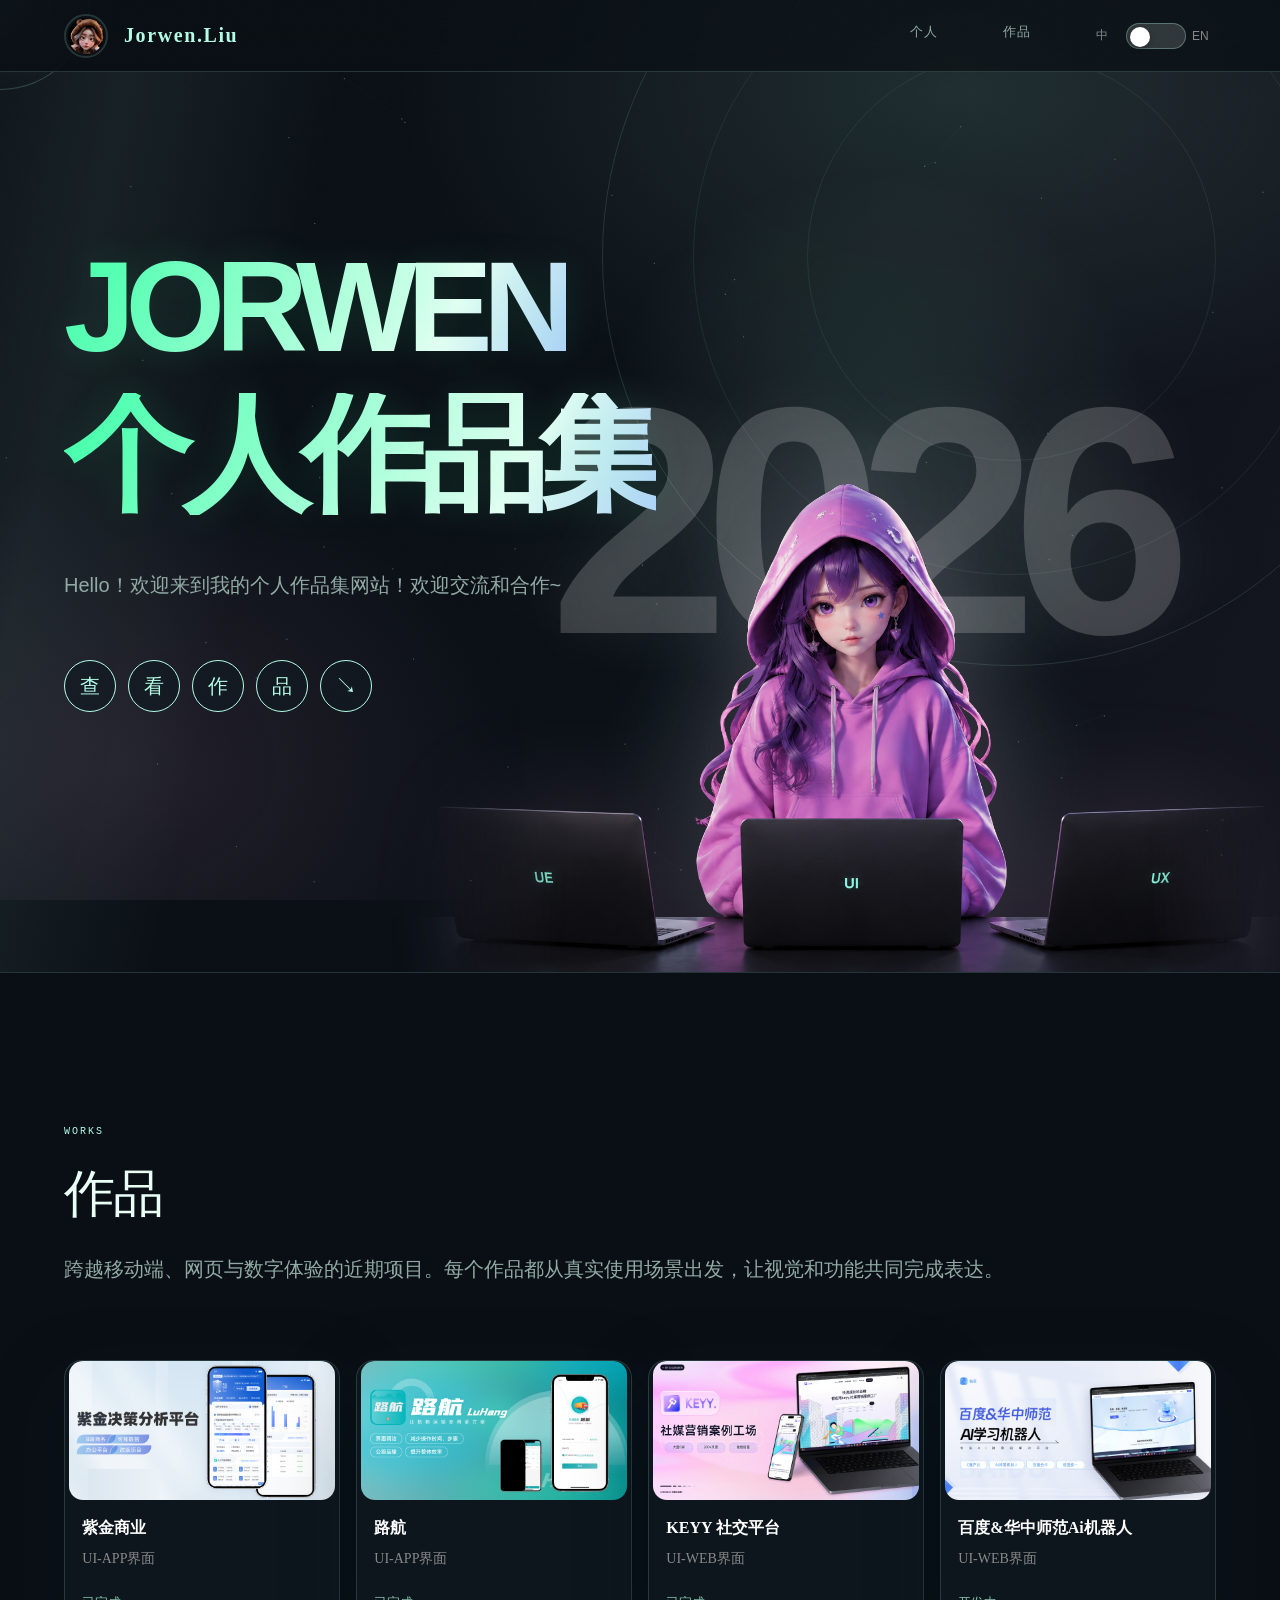
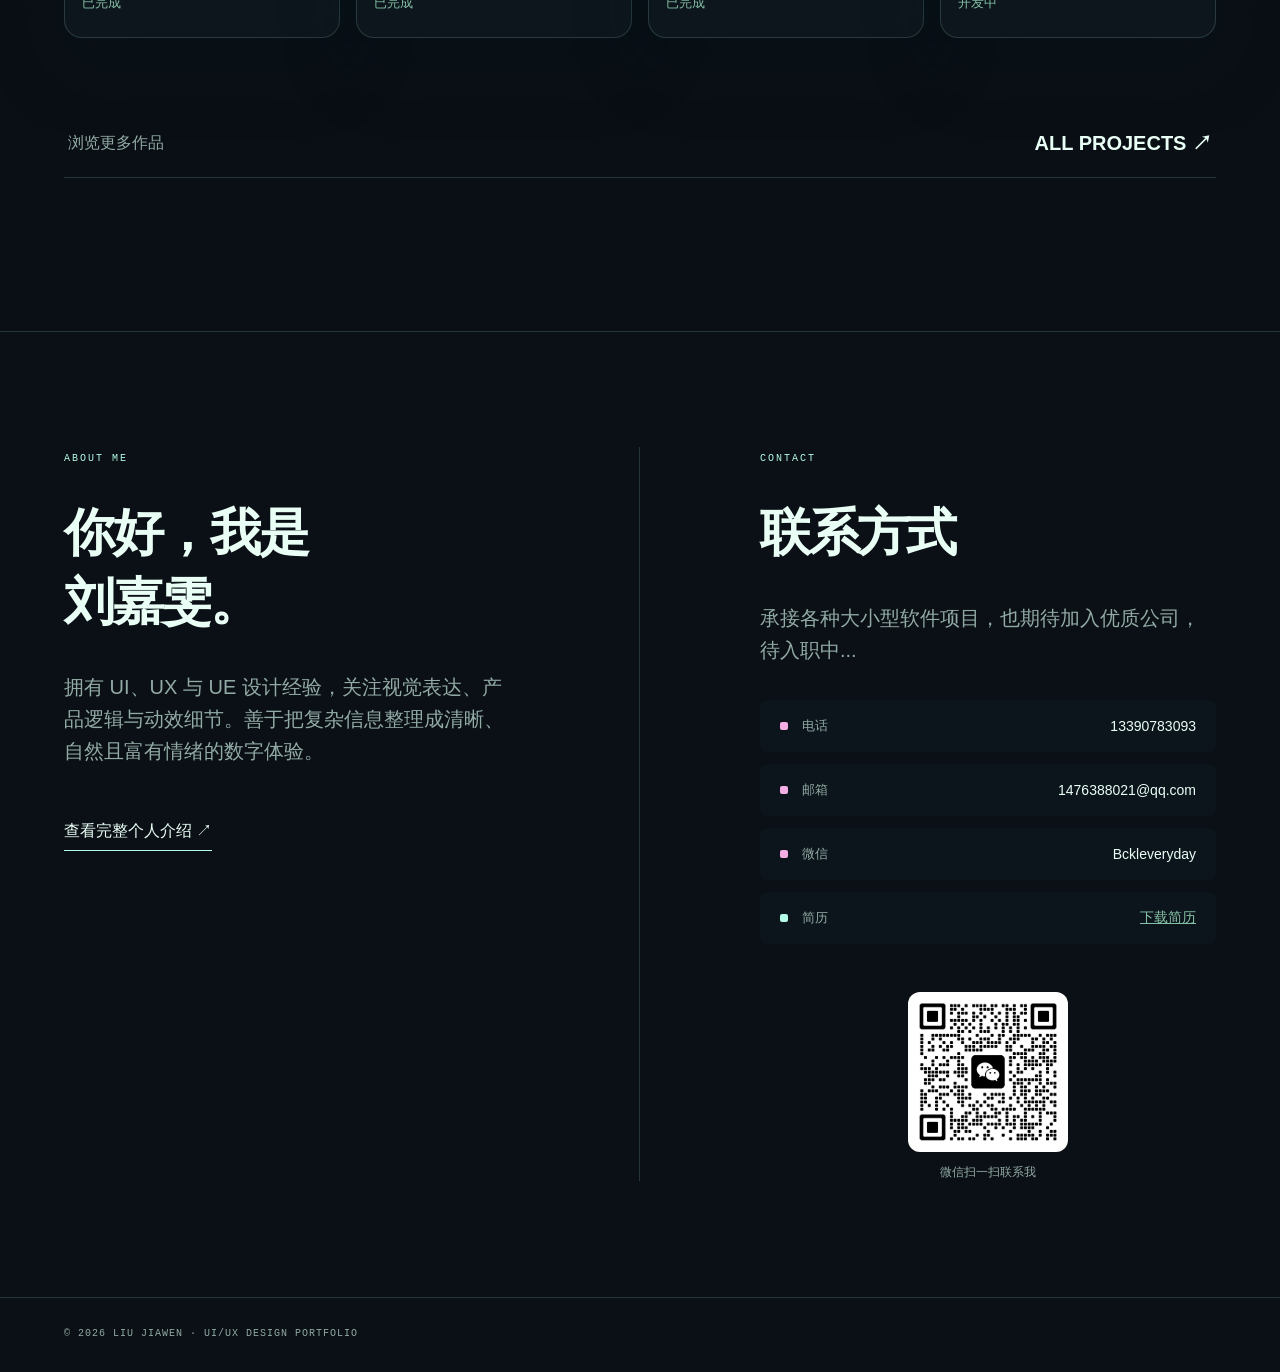
==== commit 1778958e: "更新jianjie.html工作经历为三段真实经历，按时间倒序排列" ====
--- a/index.html
+++ b/index.html
@@ -330,7 +330,7 @@
       <div class="hero-copy" style="text-align:left!important">
         <h1 id="hero-title"><span class="gradient-word">JORWEN</span><br><span class="gradient-word" data-lang-key="hero-title">个人作品集</span></h1>
         <div class="hero-meta" style="display:flex!important;flex-direction:column!important;align-items:flex-start!important;gap:56px!important;margin:52px 0 0 0!important;padding-left:0!important;justify-content:flex-start!important;text-align:left!important">
-          <p style="margin:0!important;padding:0!important;text-align:left!important" data-lang-key="hero-desc">Hello！欢迎来到我的个人作品集网站！欢迎交流和合作~</p>
+          <p style="margin:0!important;padding:0!important;text-align:left!important" data-lang-key="hero-desc">刘嘉雯 Jorwen Liu ｜ 5 年 UI/UX 设计师 ｜ 移动端・B 端后台・数据可视化大屏</p>
           <a class="view-works-circles ripple-effect" href="zuopin.html">
             <span class="view-circle" data-lang-key="view-works-1">查</span>
             <span class="view-circle" data-lang-key="view-works-2">看</span>
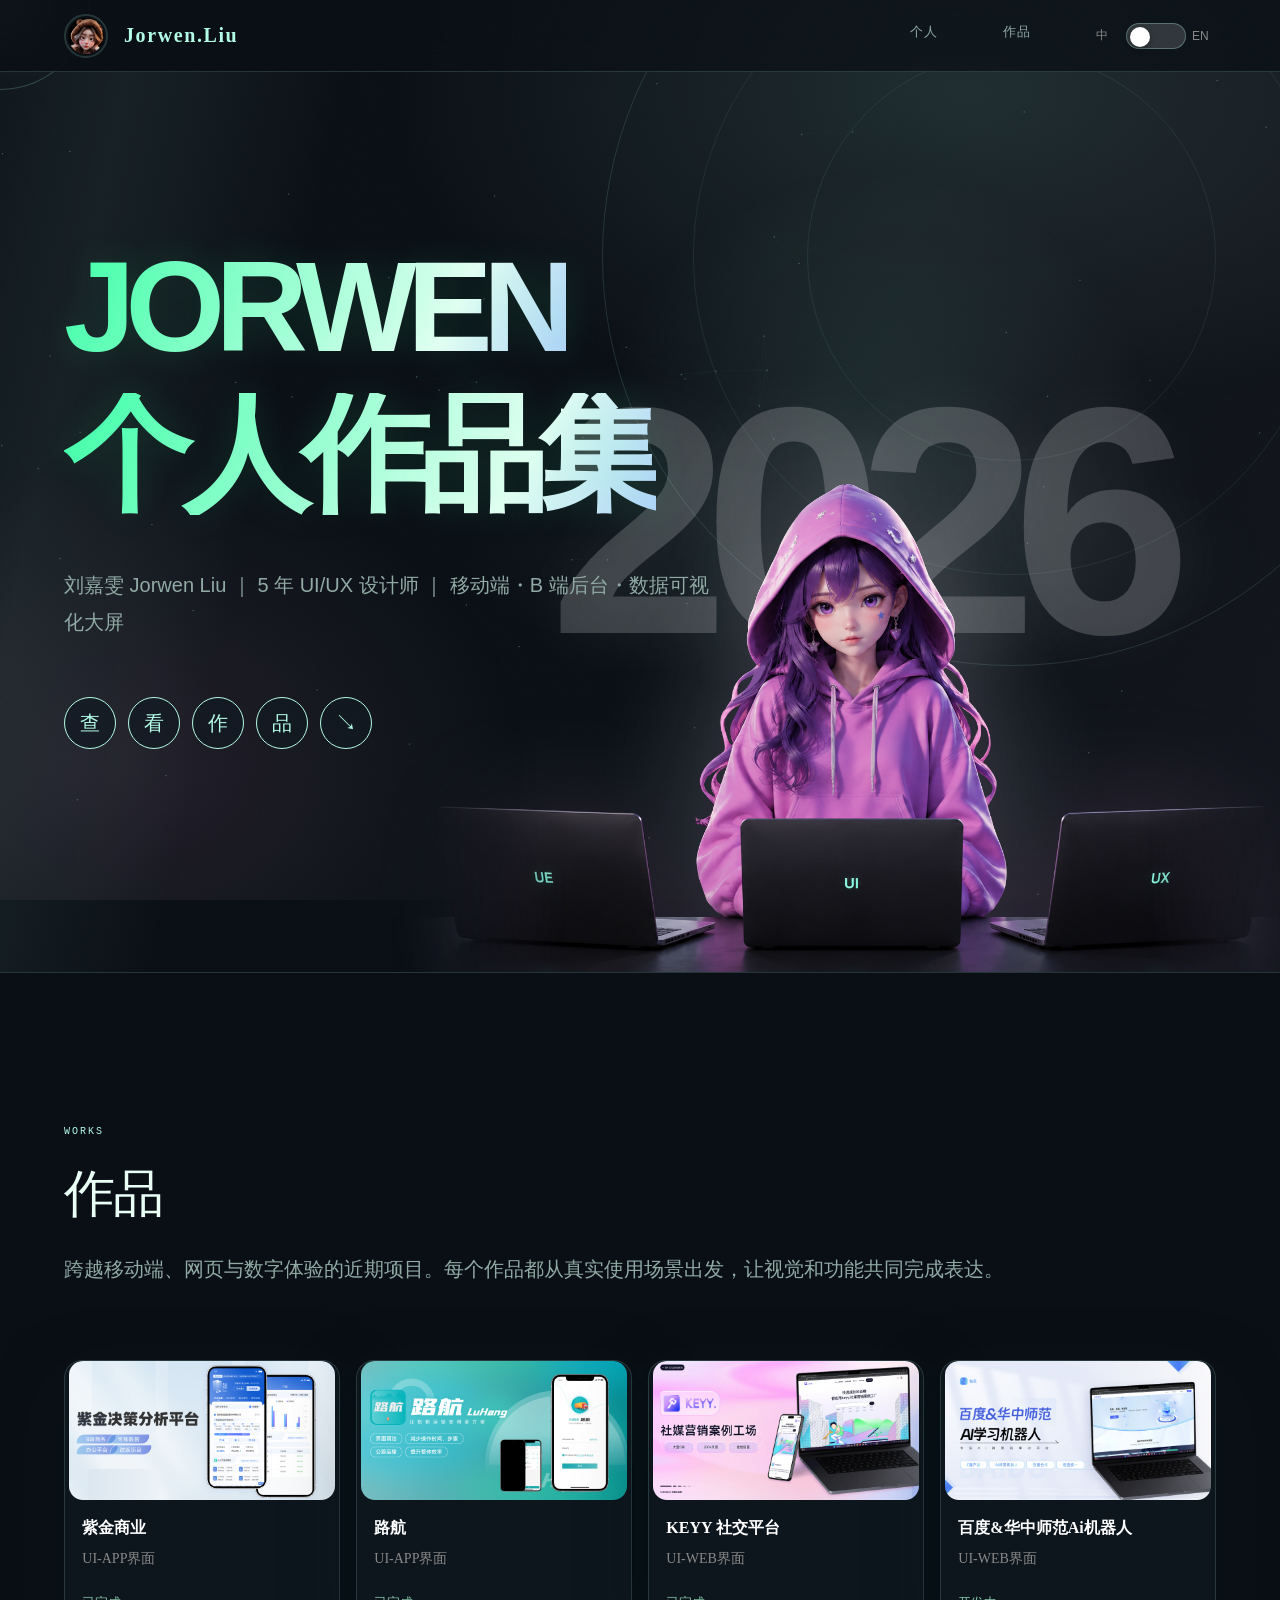
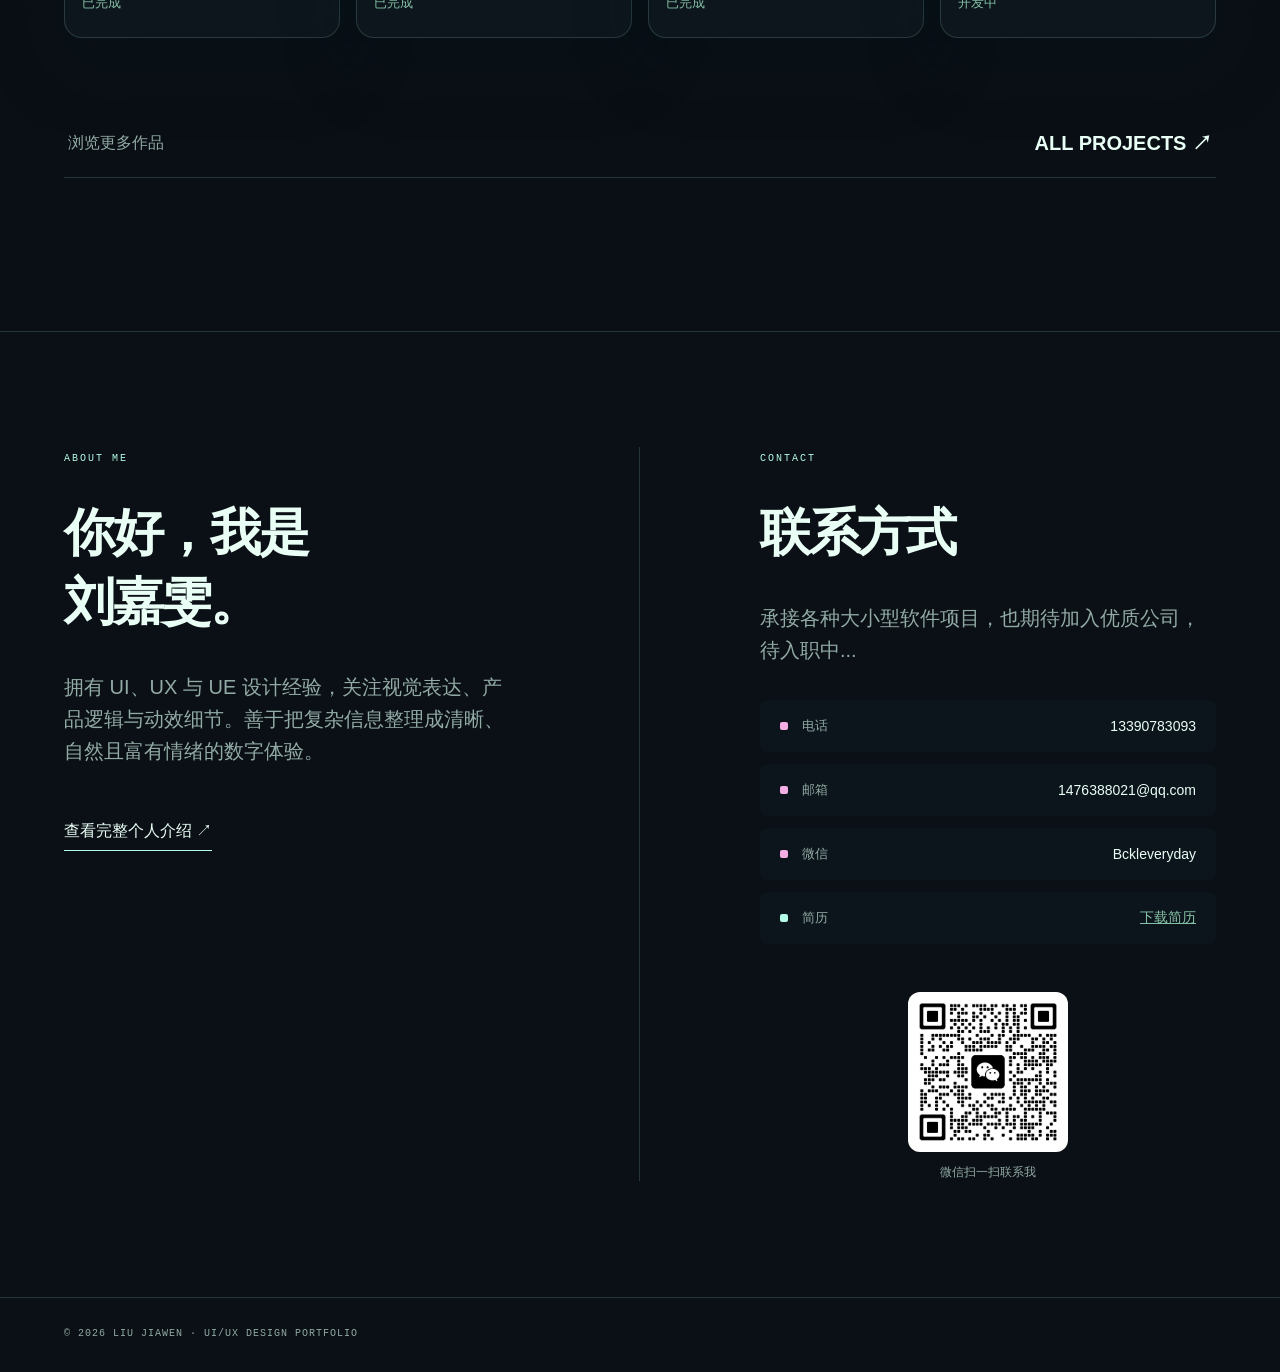
==== commit 938a694f: "下载按钮改为本地PDF文件：简历→Jorwen-UI简历.pdf，作品集→作品集pdf.pdf" ====
--- a/index.html
+++ b/index.html
@@ -436,7 +436,7 @@
           <div class="contact-item">
             <div class="contact-icon icon-resume"></div>
             <span class="contact-label" data-lang-key="contact-resume">简历</span>
-            <a href="https://wx.mail.qq.com/ftn/download?func=3&key=[base64]&code=980aa13a&k=[base64]&fweb=1&cl=1" class="contact-value resume" target="_blank" rel="noopener noreferrer" data-lang-key="download-resume">点击下载</a>
+            <a href="assets/Jorwen-UI简历.pdf" download="Jorwen-UI简历.pdf" class="contact-value resume" data-lang-key="download-resume">点击下载</a>
           </div>
         </div>
         <div class="qr-container">
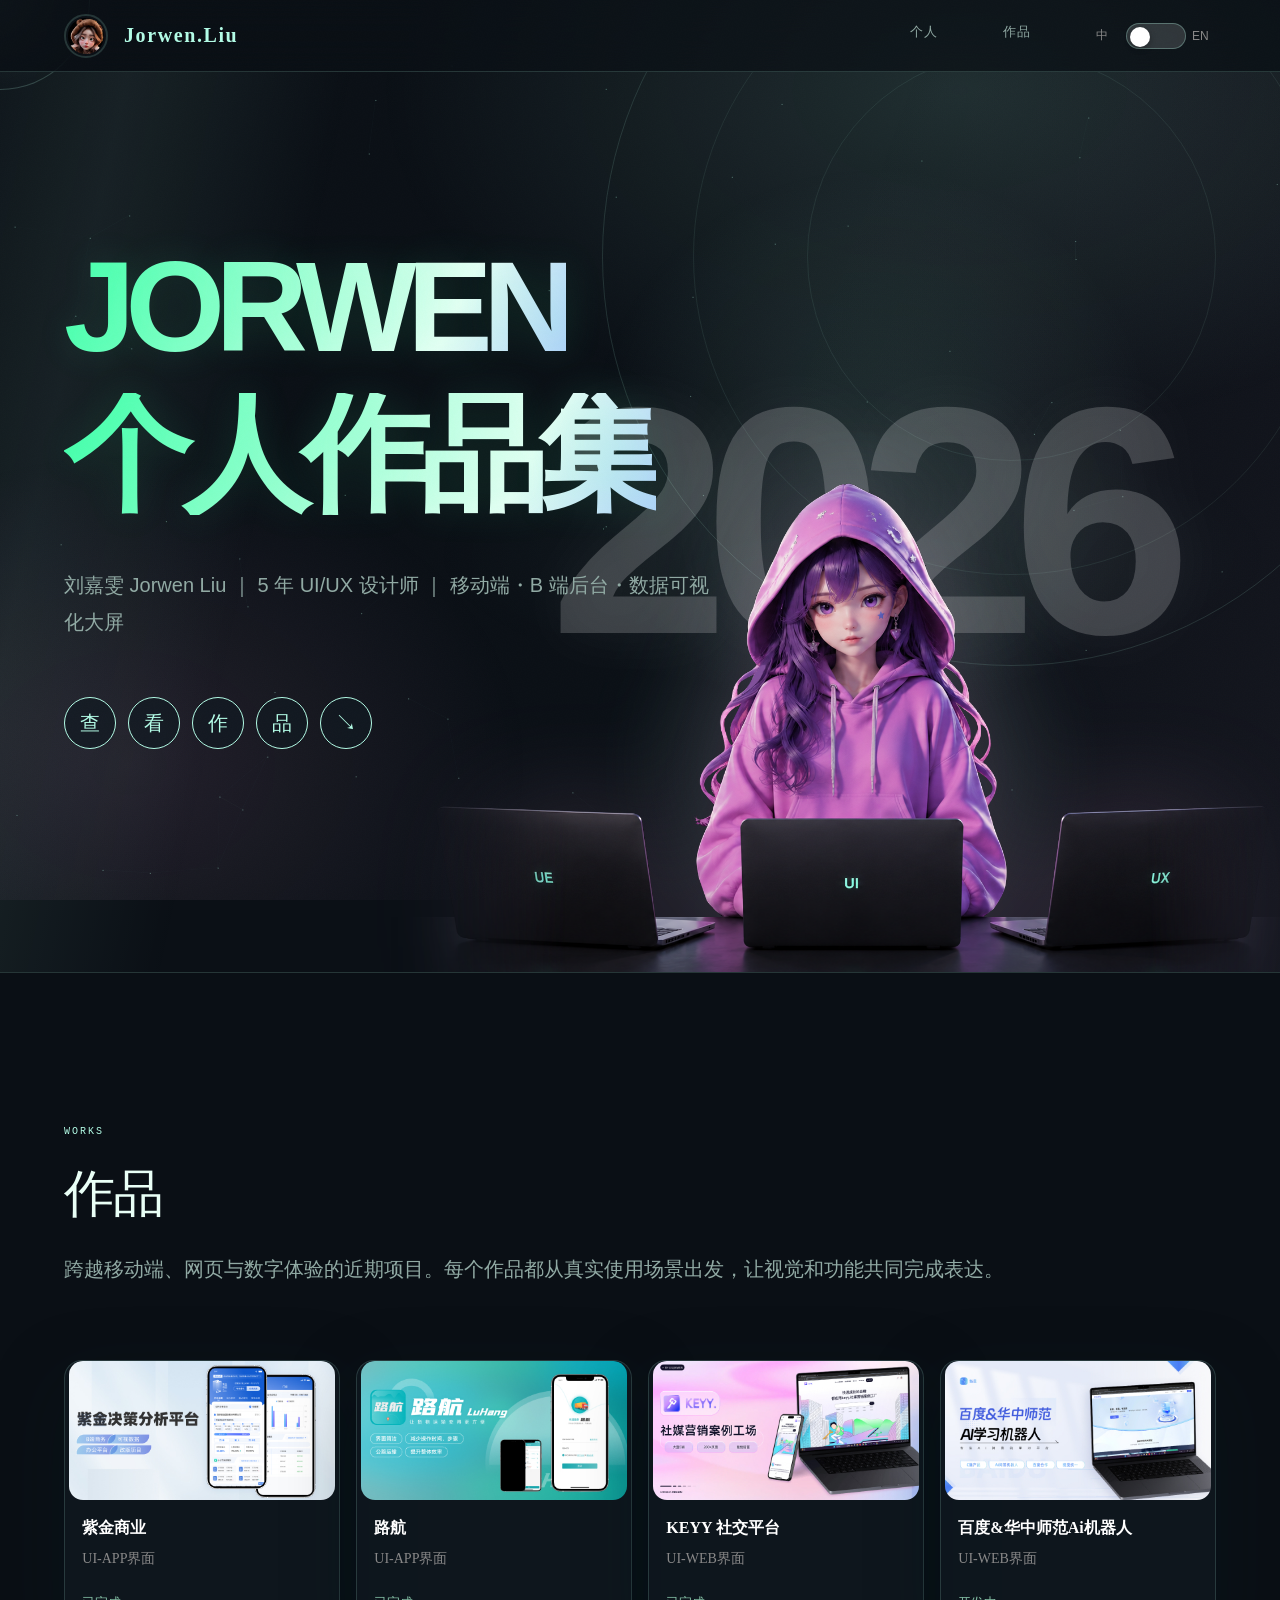
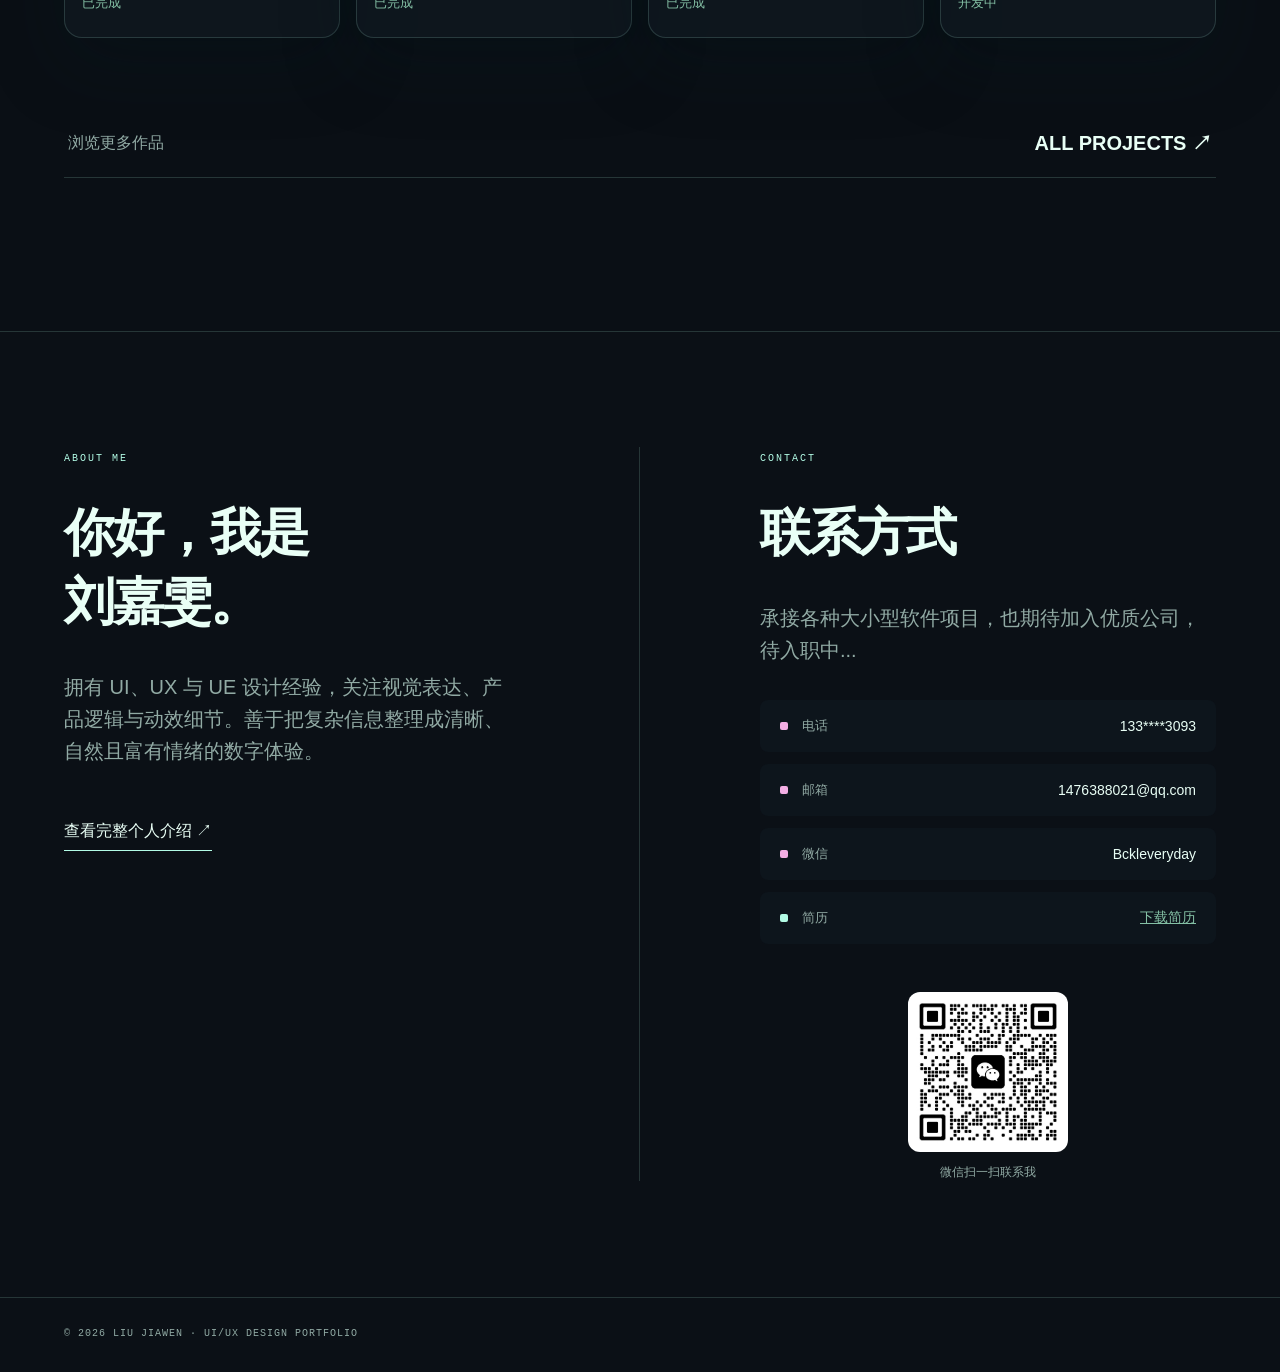
==== commit 824e9a3e: "手机号保密处理(hover显示完整号码) + 平面设计分类改为AIGC视觉" ====
--- a/index.html
+++ b/index.html
@@ -285,7 +285,7 @@
     .selected{padding:clamp(90px,12vw,180px) 5%;background:rgba(11,16,22,.78);border-top:1px solid var(--line)}
     .selected-head{display:flex!important;flex-direction:column!important;align-items:flex-start!important;margin-bottom:72px}.selected-title-row{display:flex!important;flex-direction:column!important;align-items:flex-start!important;justify-content:flex-start!important;width:100%!important;gap:34px!important}.selected-title-text{font-size:clamp(34px,4vw,64px)!important;line-height:.88!important;letter-spacing:-.045em!important;margin:0!important}.selected-title-works{font:500 10px/1 ui-monospace,monospace!important;letter-spacing:.2em!important;color:var(--mint)!important;margin:0!important;font-style:normal!important;align-self:flex-start!important;text-align:left!important;justify-self:flex-start!important;float:none!important;position:static!important;right:auto!important;left:auto!important}.selected-head p{max-width:100%!important;margin:34px 0 0 0!important;color:var(--muted)!important;line-height:1.9!important;font-size:20px!important;font-weight:300!important;text-align:left!important;word-break:break-word!important}
     .more-works{display:flex;justify-content:space-between;align-items:center;margin-top:72px;padding:20px 4px;border-bottom:1px solid var(--line);text-decoration:none;color:var(--muted)}.more-works b{font-size:20px;color:var(--paper)}.more-works:hover b{color:var(--mint)}
-    .home-profile{display:grid;grid-template-columns:1fr 1fr;border-top:1px solid var(--line);padding:clamp(72px,9vw,140px) 5%}.home-profile article{padding:0}.home-profile .profile-copy{border-right:1px solid var(--line)}.home-profile article>span{font:500 10px/1 ui-monospace,monospace;letter-spacing:.2em;color:var(--mint)}.profile-copy h2{font-size:clamp(34px,4vw,64px);letter-spacing:-.045em;margin:34px 0}.profile-copy p{line-height:1.6;color:var(--muted);font-size:20px;font-weight:300;margin-top:24px}.profile-copy a{display:inline-block;margin-top:34px;color:var(--paper);text-decoration:none;border-bottom:1px solid var(--mint);padding-bottom:8px}.profile-contact h3{font-size:clamp(34px,4vw,64px);letter-spacing:-.045em;margin:34px 0}.contact-list{display:flex;flex-direction:column;gap:12px;margin-top:34px}.contact-item{display:flex;align-items:center;height:52px;background:rgba(17,26,34,.5);border-radius:8px;padding:0 20px;position:relative}.contact-icon{width:8px;height:8px;border-radius:2px;margin-right:14px}.contact-icon.icon-phone,.contact-icon.icon-email,.contact-icon.icon-wechat{background:#F3AEE4}.contact-icon.icon-resume{background:#B3FCE6}.contact-label{font-size:13px;color:var(--muted);width:40px;flex-shrink:0}.contact-value{font-size:14px;color:var(--paper);margin-left:auto}.contact-value.resume{color:#84C0A5;text-decoration:underline;cursor:pointer;transition:color .3s}.contact-value.resume:hover{color:#B3FCE6}.contact-note{font-size:20px;color:var(--muted);margin-top:24px;line-height:1.6;font-weight:300}.qr-container{margin-top:48px;text-align:center}.qr-code{width:160px;height:160px;background:#fff;border-radius:12px;padding:8px;margin:0 auto}.qr-code img{width:100%;height:100%;object-fit:cover}.qr-text{display:block;margin-top:12px;font-size:12px;color:var(--muted)}.home-footer{padding:24px 5% 32px;border-top:1px solid var(--line)}.home-footer small{font:500 10px/1 ui-monospace,monospace;color:var(--muted);letter-spacing:.1em}
+    .home-profile{display:grid;grid-template-columns:1fr 1fr;border-top:1px solid var(--line);padding:clamp(72px,9vw,140px) 5%}.home-profile article{padding:0}.home-profile .profile-copy{border-right:1px solid var(--line)}.home-profile article>span{font:500 10px/1 ui-monospace,monospace;letter-spacing:.2em;color:var(--mint)}.profile-copy h2{font-size:clamp(34px,4vw,64px);letter-spacing:-.045em;margin:34px 0}.profile-copy p{line-height:1.6;color:var(--muted);font-size:20px;font-weight:300;margin-top:24px}.profile-copy a{display:inline-block;margin-top:34px;color:var(--paper);text-decoration:none;border-bottom:1px solid var(--mint);padding-bottom:8px}.profile-contact h3{font-size:clamp(34px,4vw,64px);letter-spacing:-.045em;margin:34px 0}.contact-list{display:flex;flex-direction:column;gap:12px;margin-top:34px}.contact-item{display:flex;align-items:center;height:52px;background:rgba(17,26,34,.5);border-radius:8px;padding:0 20px;position:relative}.contact-icon{width:8px;height:8px;border-radius:2px;margin-right:14px}.contact-icon.icon-phone,.contact-icon.icon-email,.contact-icon.icon-wechat{background:#F3AEE4}.contact-icon.icon-resume{background:#B3FCE6}.contact-label{font-size:13px;color:var(--muted);width:40px;flex-shrink:0}.contact-value{font-size:14px;color:var(--paper);margin-left:auto}.contact-value.resume{color:#84C0A5;text-decoration:underline;cursor:pointer;transition:color .3s}.contact-value.resume:hover{color:#B3FCE6}.phone-hidden{cursor:pointer;transition:color .3s}.phone-hidden:hover{color:#B3FCE6}.contact-note{font-size:20px;color:var(--muted);margin-top:24px;line-height:1.6;font-weight:300}.qr-container{margin-top:48px;text-align:center}.qr-code{width:160px;height:160px;background:#fff;border-radius:12px;padding:8px;margin:0 auto}.qr-code img{width:100%;height:100%;object-fit:cover}.qr-text{display:block;margin-top:12px;font-size:12px;color:var(--muted)}.home-footer{padding:24px 5% 32px;border-top:1px solid var(--line)}.home-footer small{font:500 10px/1 ui-monospace,monospace;color:var(--muted);letter-spacing:.1em}
     @media(max-width:1050px){.works-grid{grid-template-columns:repeat(2,1fr)}}
     @media(max-width:820px){.hero{grid-template-columns:1fr;padding:108px 5% 44px}.hero h1{font-size:clamp(74px,24vw,132px);line-height:.95}.hero h1 span:last-child{margin-left:0}.hero-topline{align-items:center;justify-content:space-between;gap:12px}.hero-meta{margin-left:0;margin-top:30px}.portrait-stage{width:126vw;right:-32%;bottom:2%}.year-block strong{font-size:34px}.name-block{right:5%}.selected-title-row{flex-direction:column;align-items:flex-start;gap:8px}.selected-head p{margin:34px 0 0 0}.home-profile{grid-template-columns:1fr;padding:clamp(72px,9vw,140px) 5%}.home-profile article{padding-left:0;padding-right:0}.home-profile .profile-copy{border-right:0;border-bottom:1px solid var(--line);padding-right:0}.home-profile .profile-contact{padding-left:0}.contact-item{padding:0 16px}.qr-code{width:140px;height:140px}}
     @media(max-width:520px){.hero-meta p{display:none}.round-link{width:88px;height:88px}.portrait-stage{width:148vw;right:-44%}.selected{padding-top:90px}.works-grid{grid-template-columns:1fr}.more-works b{font-size:15px}}
@@ -421,7 +421,7 @@
           <div class="contact-item">
             <div class="contact-icon icon-phone"></div>
             <span class="contact-label" data-lang-key="contact-phone">电话</span>
-            <span class="contact-value">13390783093</span>
+            <span class="contact-value phone-hidden" data-full-phone="13390783093">133****3093</span>
           </div>
           <div class="contact-item">
             <div class="contact-icon icon-email"></div>
@@ -451,5 +451,12 @@
   </main>
   <script src="assets/home.js"></script>
   <script src="assets/lang.js"></script>
+  <script>
+  document.querySelectorAll('.phone-hidden').forEach(function(el){
+    var full=el.getAttribute('data-full-phone'),masked=el.textContent;
+    el.addEventListener('mouseenter',function(){el.textContent=full});
+    el.addEventListener('mouseleave',function(){el.textContent=masked});
+  });
+  </script>
 </body>
 </html>
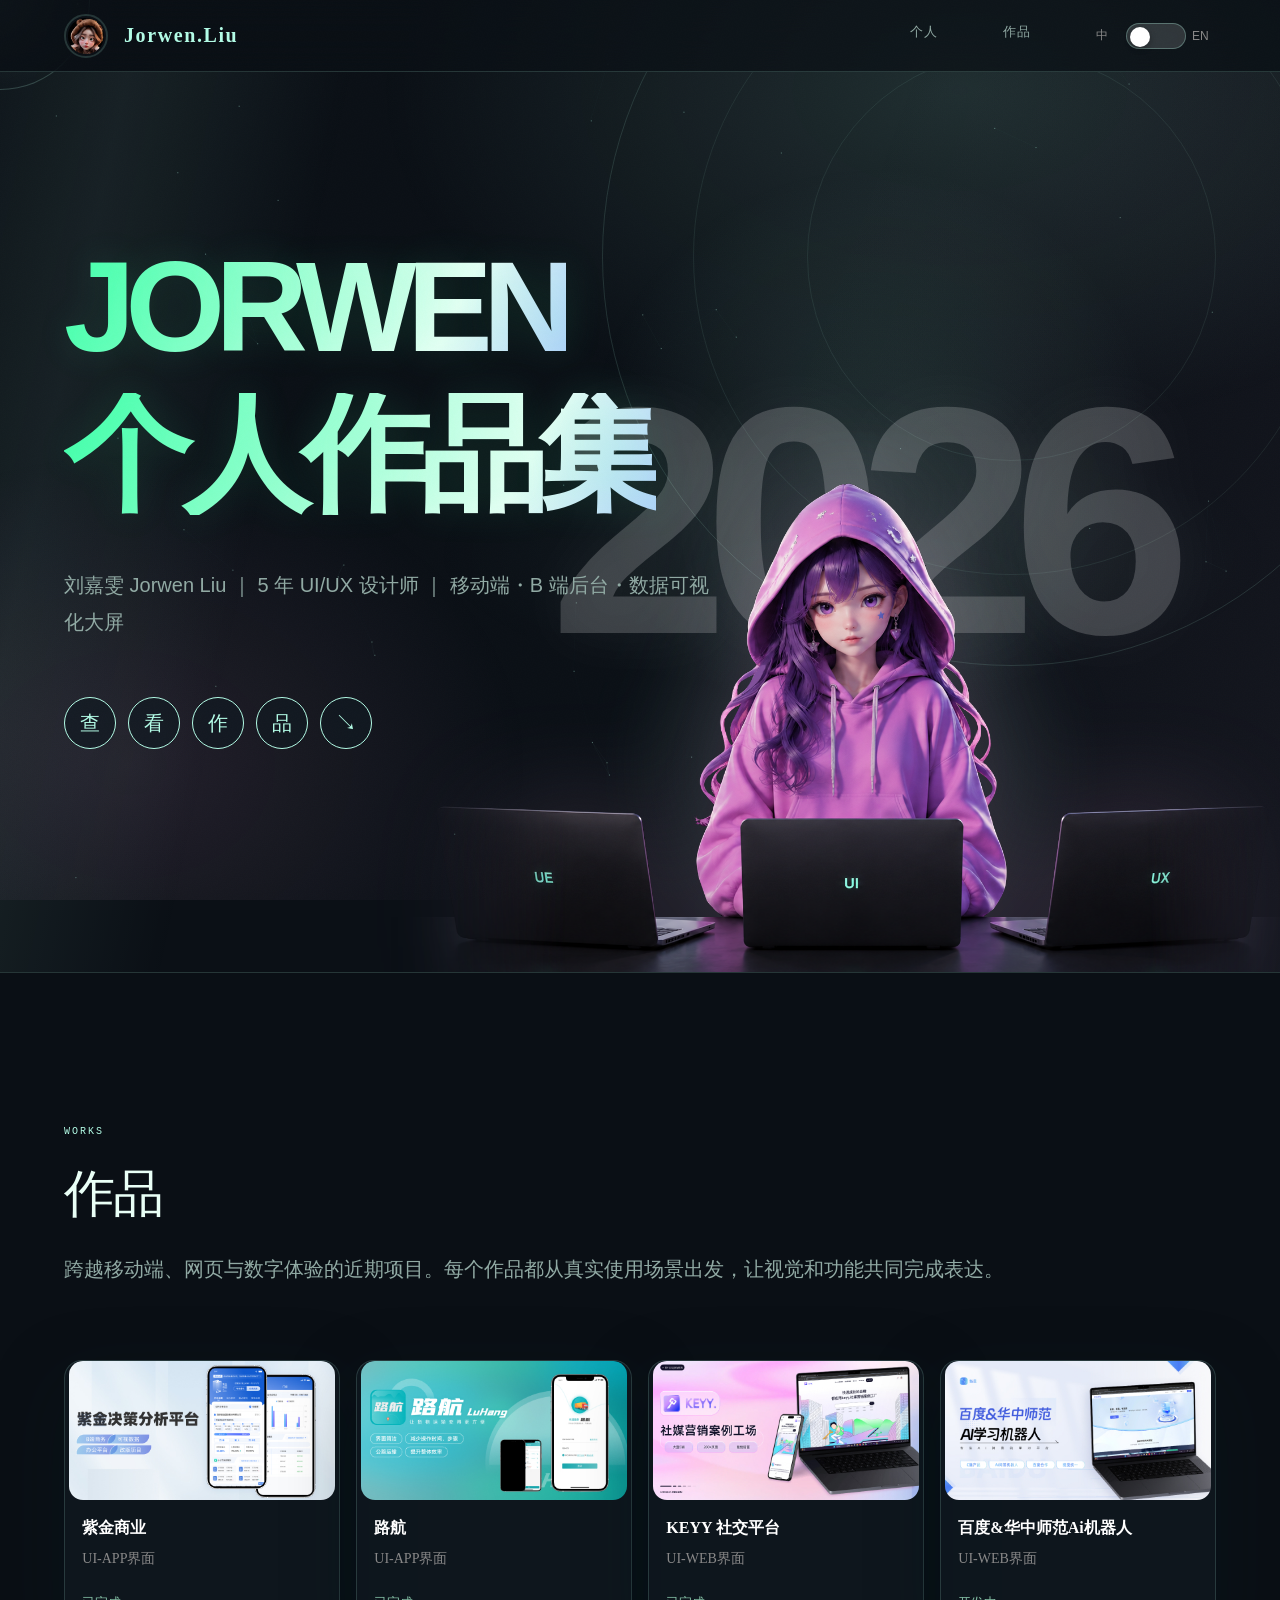
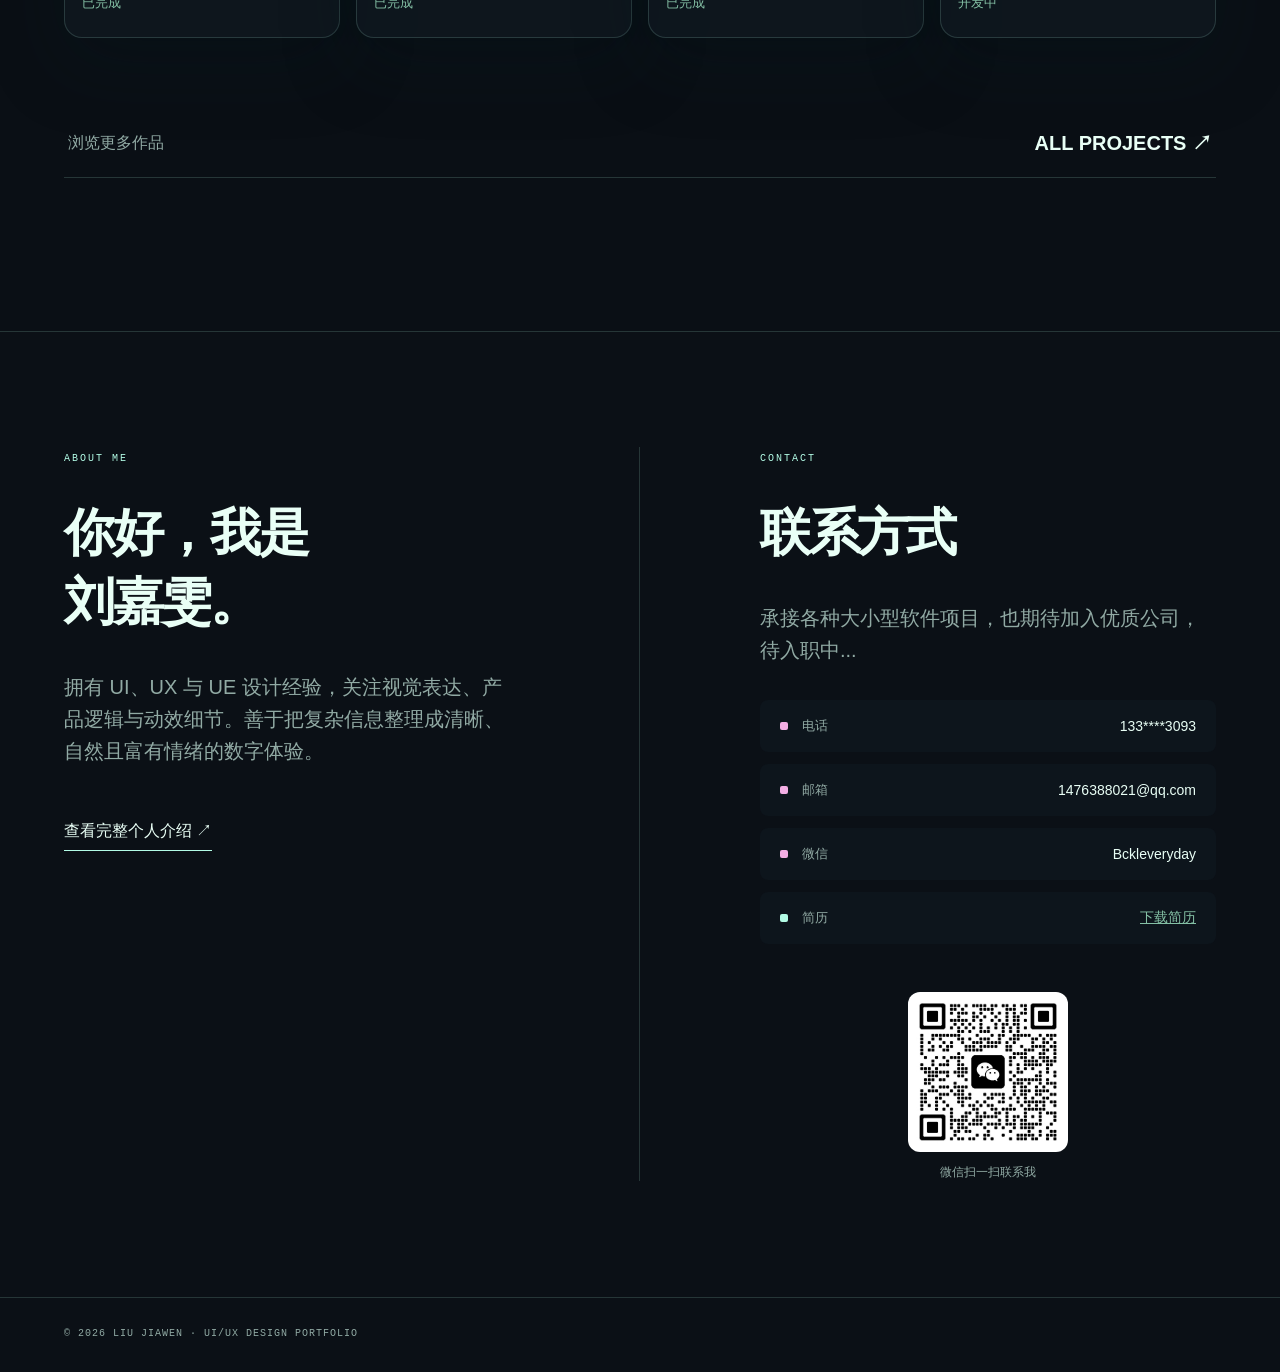
==== commit bca3e307: "统一index.html导航栏样式，移除border-bottom: none" ====
--- a/index.html
+++ b/index.html
@@ -24,7 +24,6 @@
       top: 0;
       height: 60px;
       background: #1e1e1eb3;
-      border-bottom: none;
       display: flex;
       align-items: center;
       backdrop-filter: blur(85px);
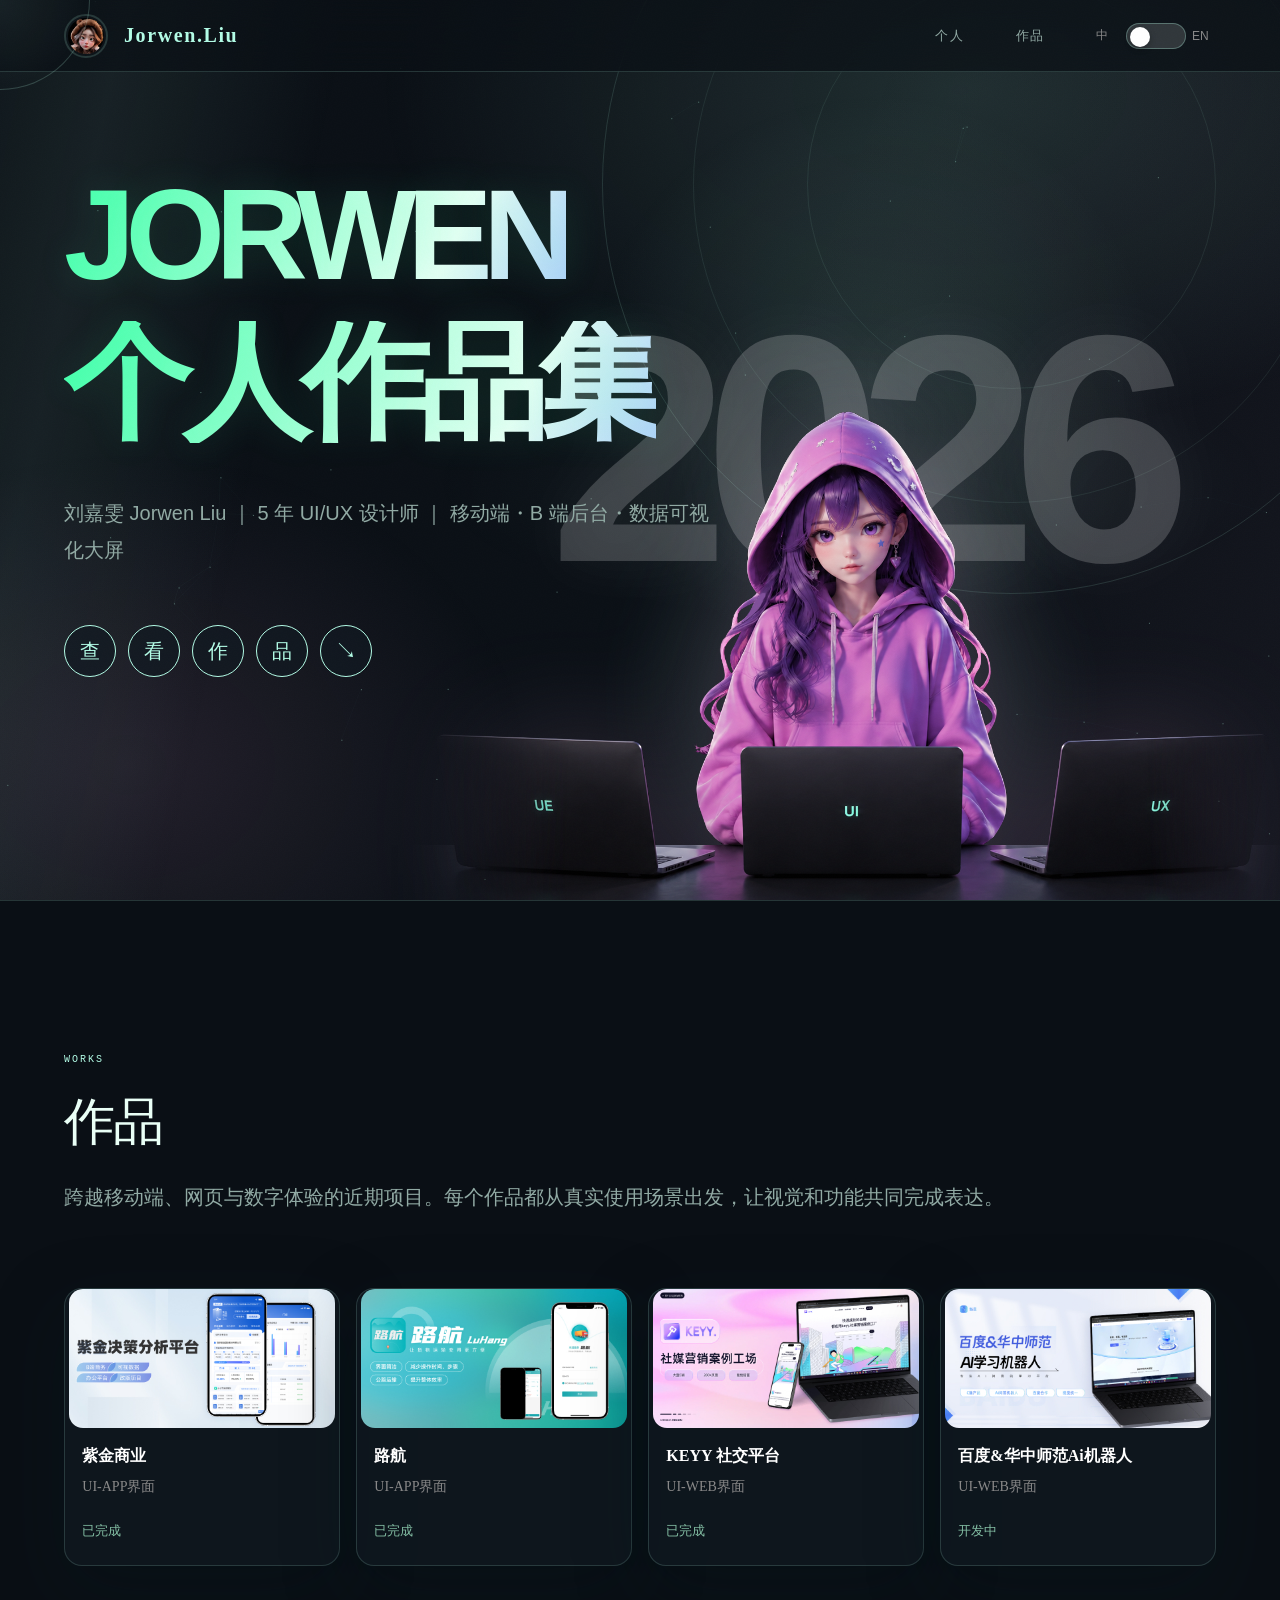
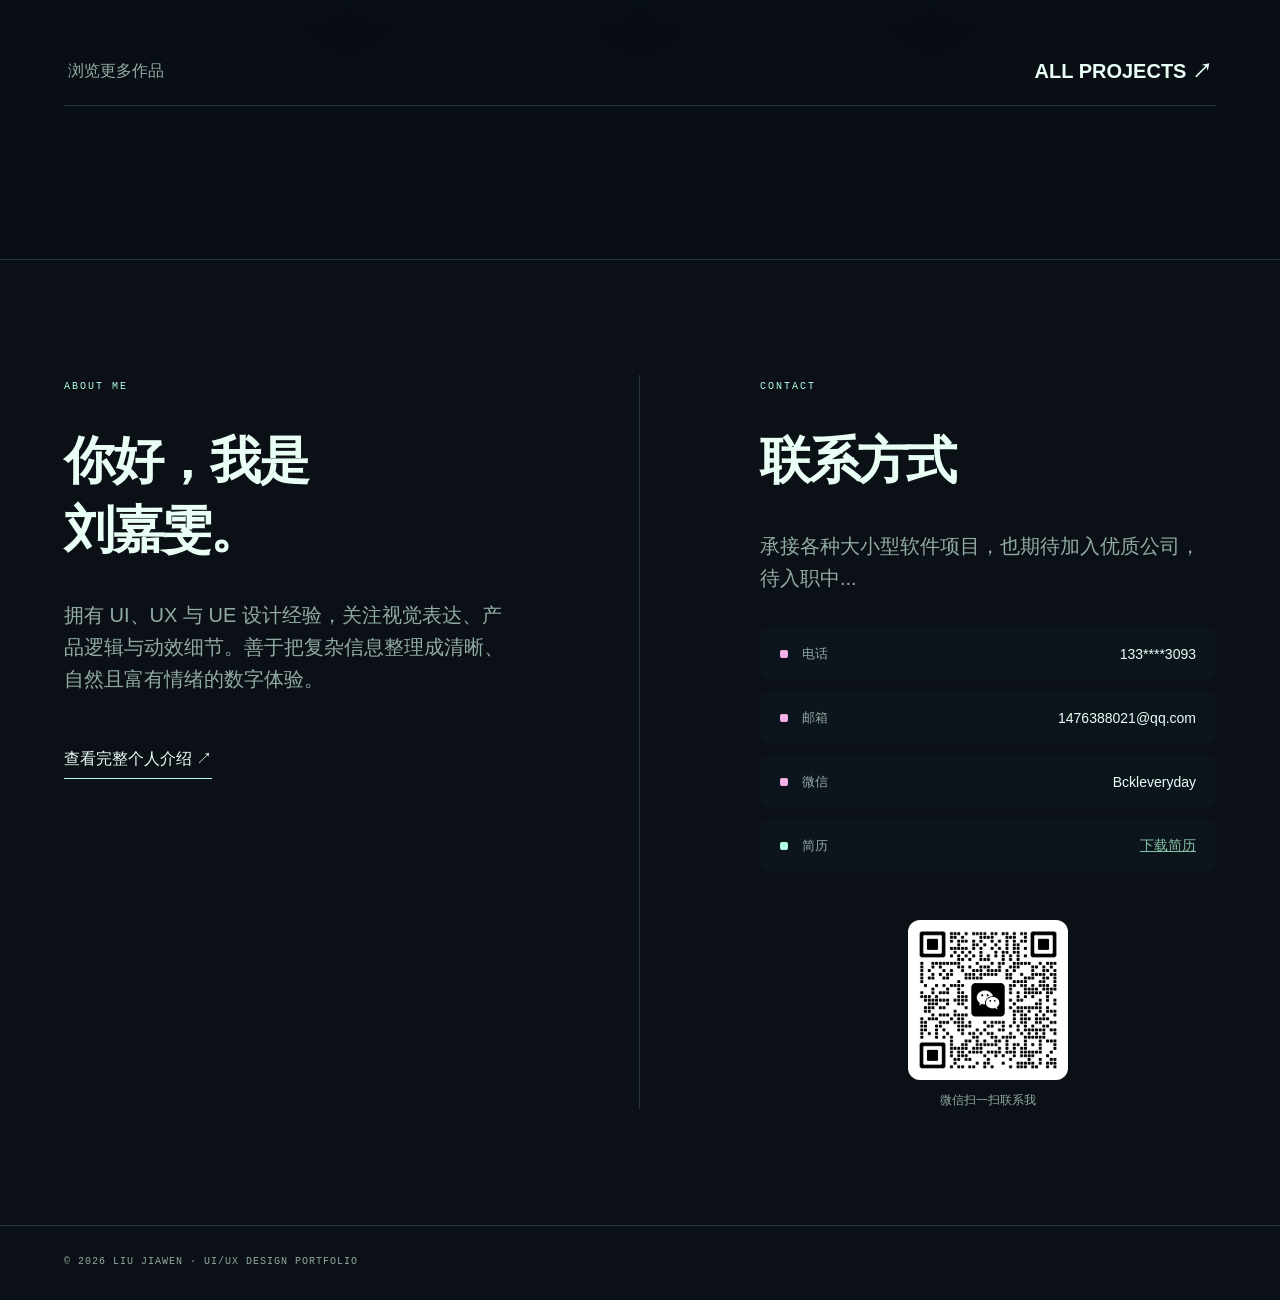
==== commit 33bcdcce: "index.html导航栏添加home-nav类，使用home.css样式覆盖finesse.css" ====
--- a/index.html
+++ b/index.html
@@ -296,7 +296,7 @@
 <body class="home-page">
   <canvas id="home-field" aria-hidden="true"></canvas>
   
-  <nav>
+  <nav class="home-nav">
     <div class="brand-box" href="index.html">
       <a href="index.html" style="text-decoration: none; display: flex; align-items: center; gap: 16px;">
         <div class="logo-wrapper">
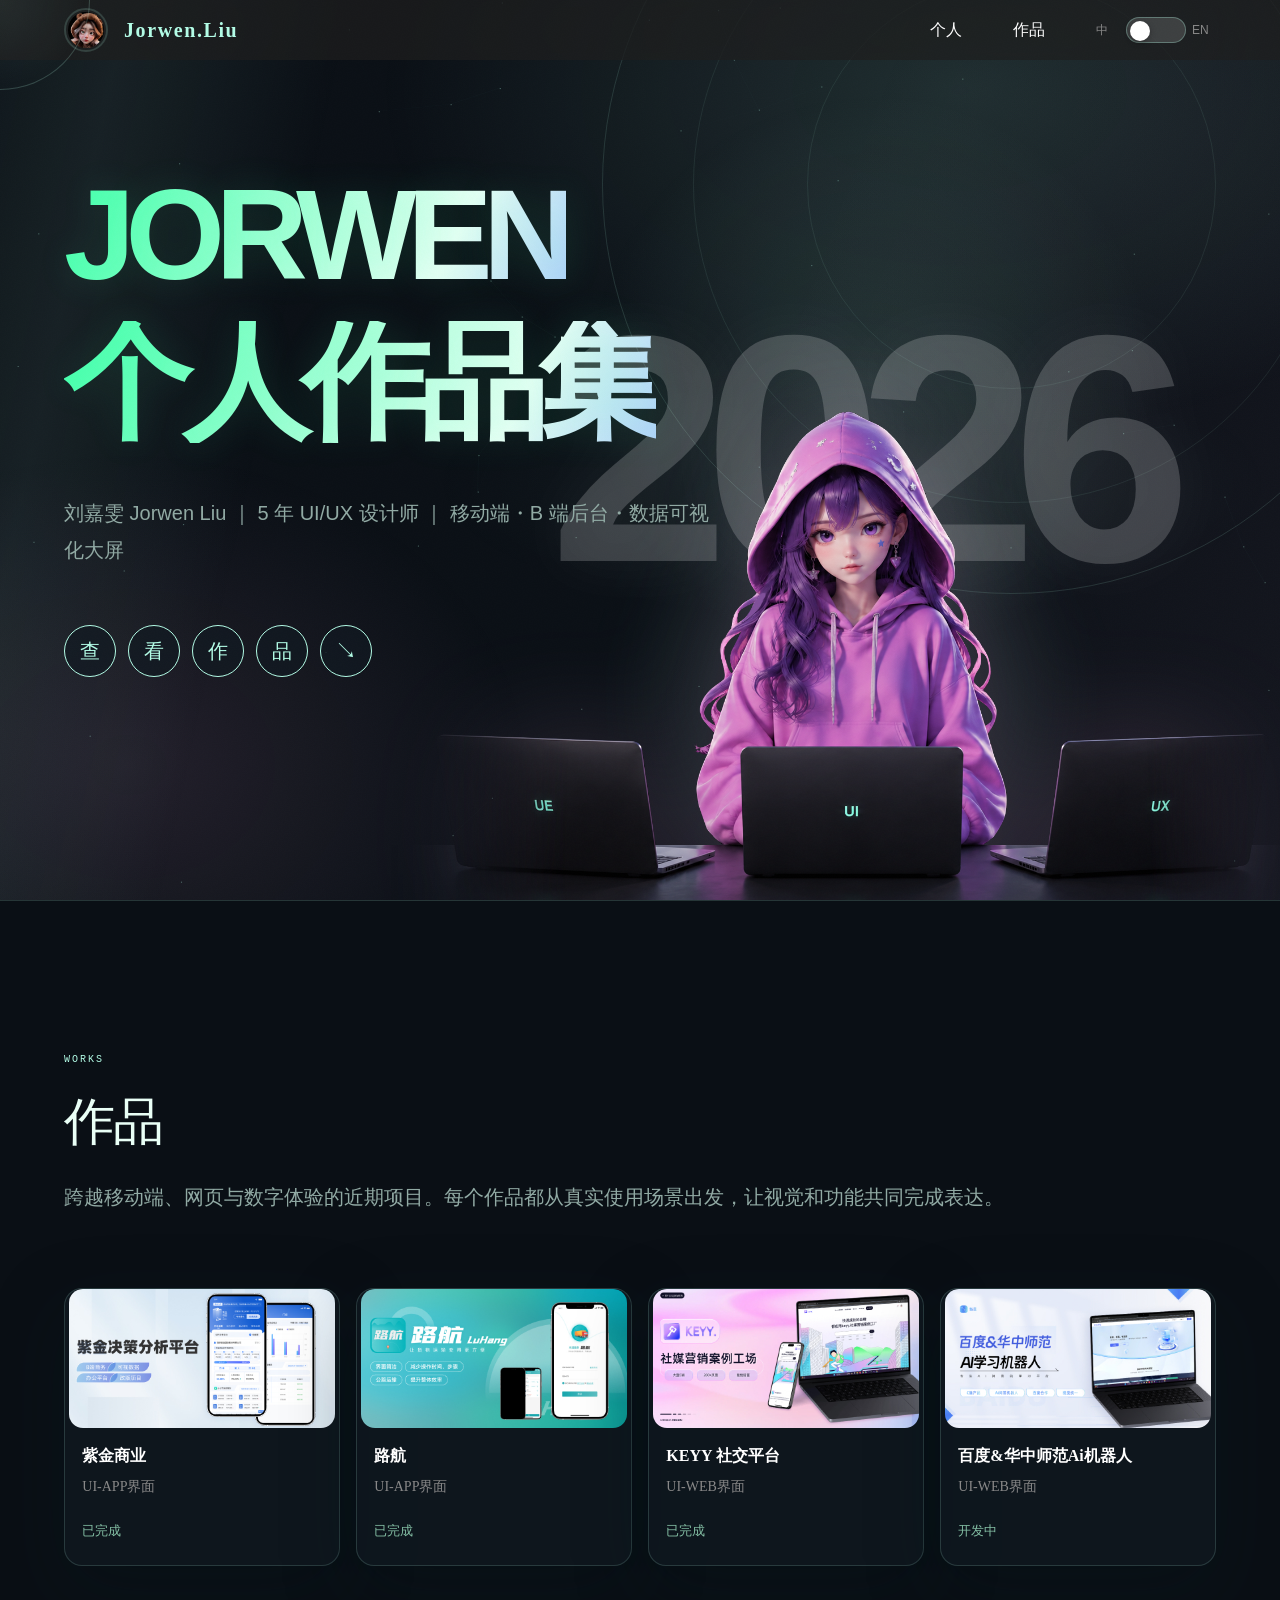
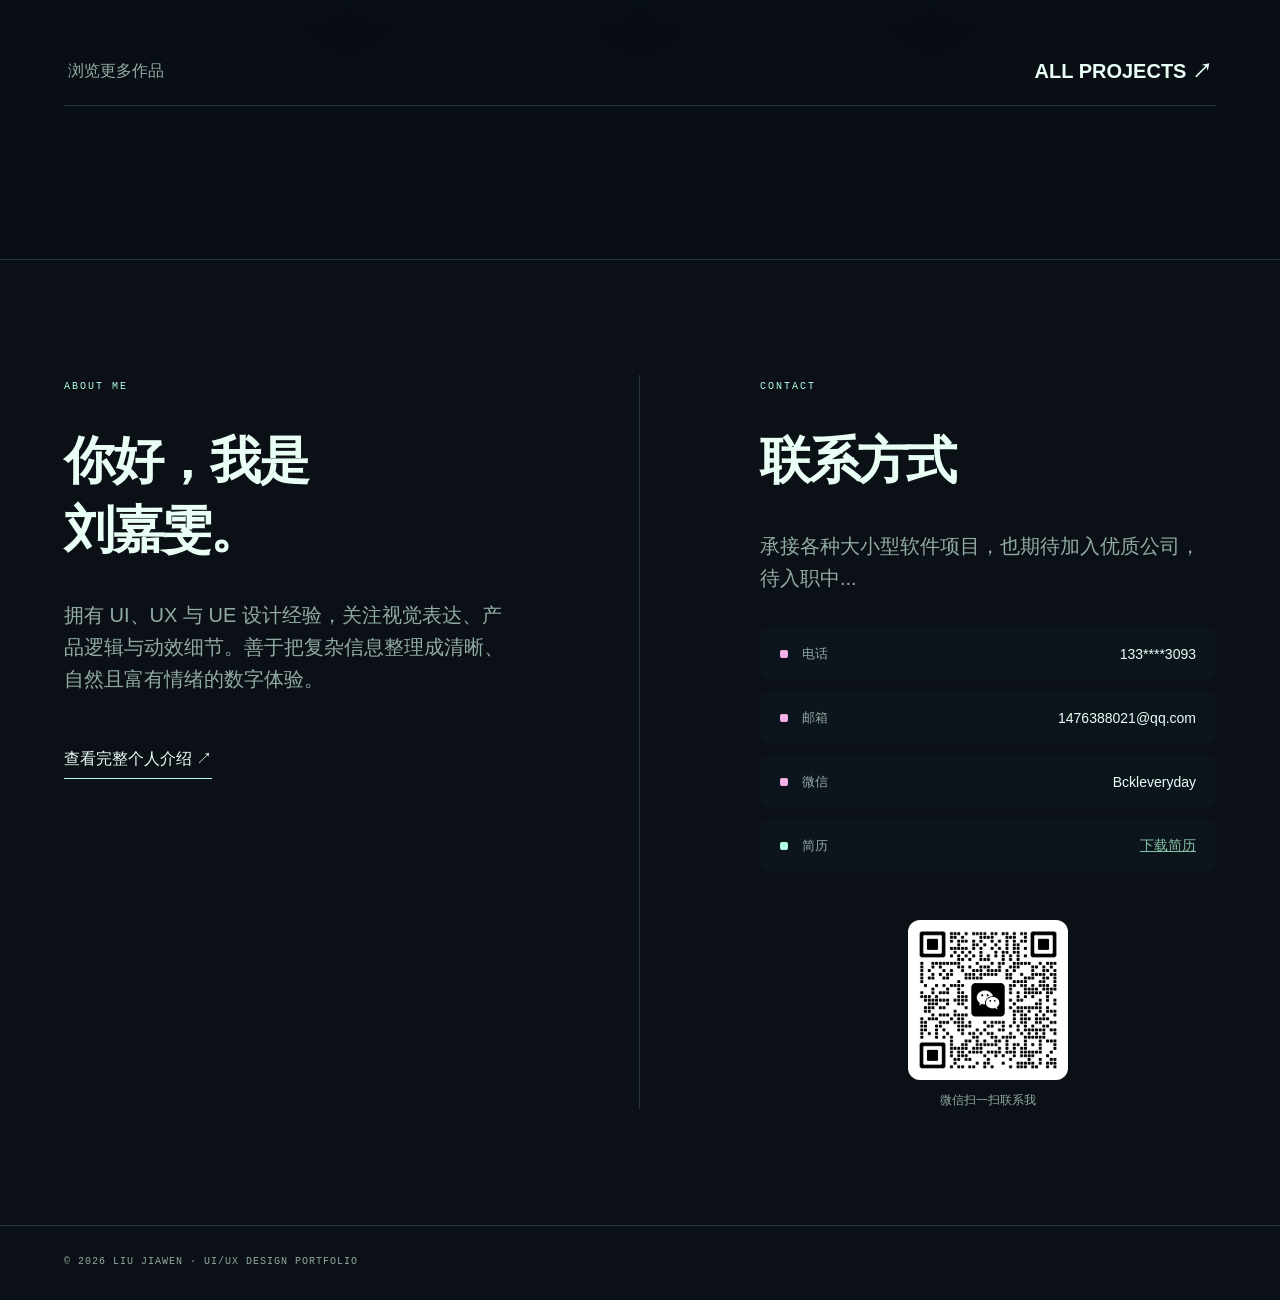
==== commit ed0ff854: "index.html导航栏强制覆盖finesse.css样式：高度60px、字号16px、无边框" ====
--- a/index.html
+++ b/index.html
@@ -296,7 +296,8 @@
 <body class="home-page">
   <canvas id="home-field" aria-hidden="true"></canvas>
   
-  <nav class="home-nav">
+  <nav class="home-nav" style="height:60px!important;background:#1e1e1eb3!important;border-bottom:none!important;backdrop-filter:blur(85px)!important">
+    <style>.home-nav .nav-item{color:#fff!important;font-size:16px!important;letter-spacing:normal!important;text-transform:none!important}</style>
     <div class="brand-box" href="index.html">
       <a href="index.html" style="text-decoration: none; display: flex; align-items: center; gap: 16px;">
         <div class="logo-wrapper">
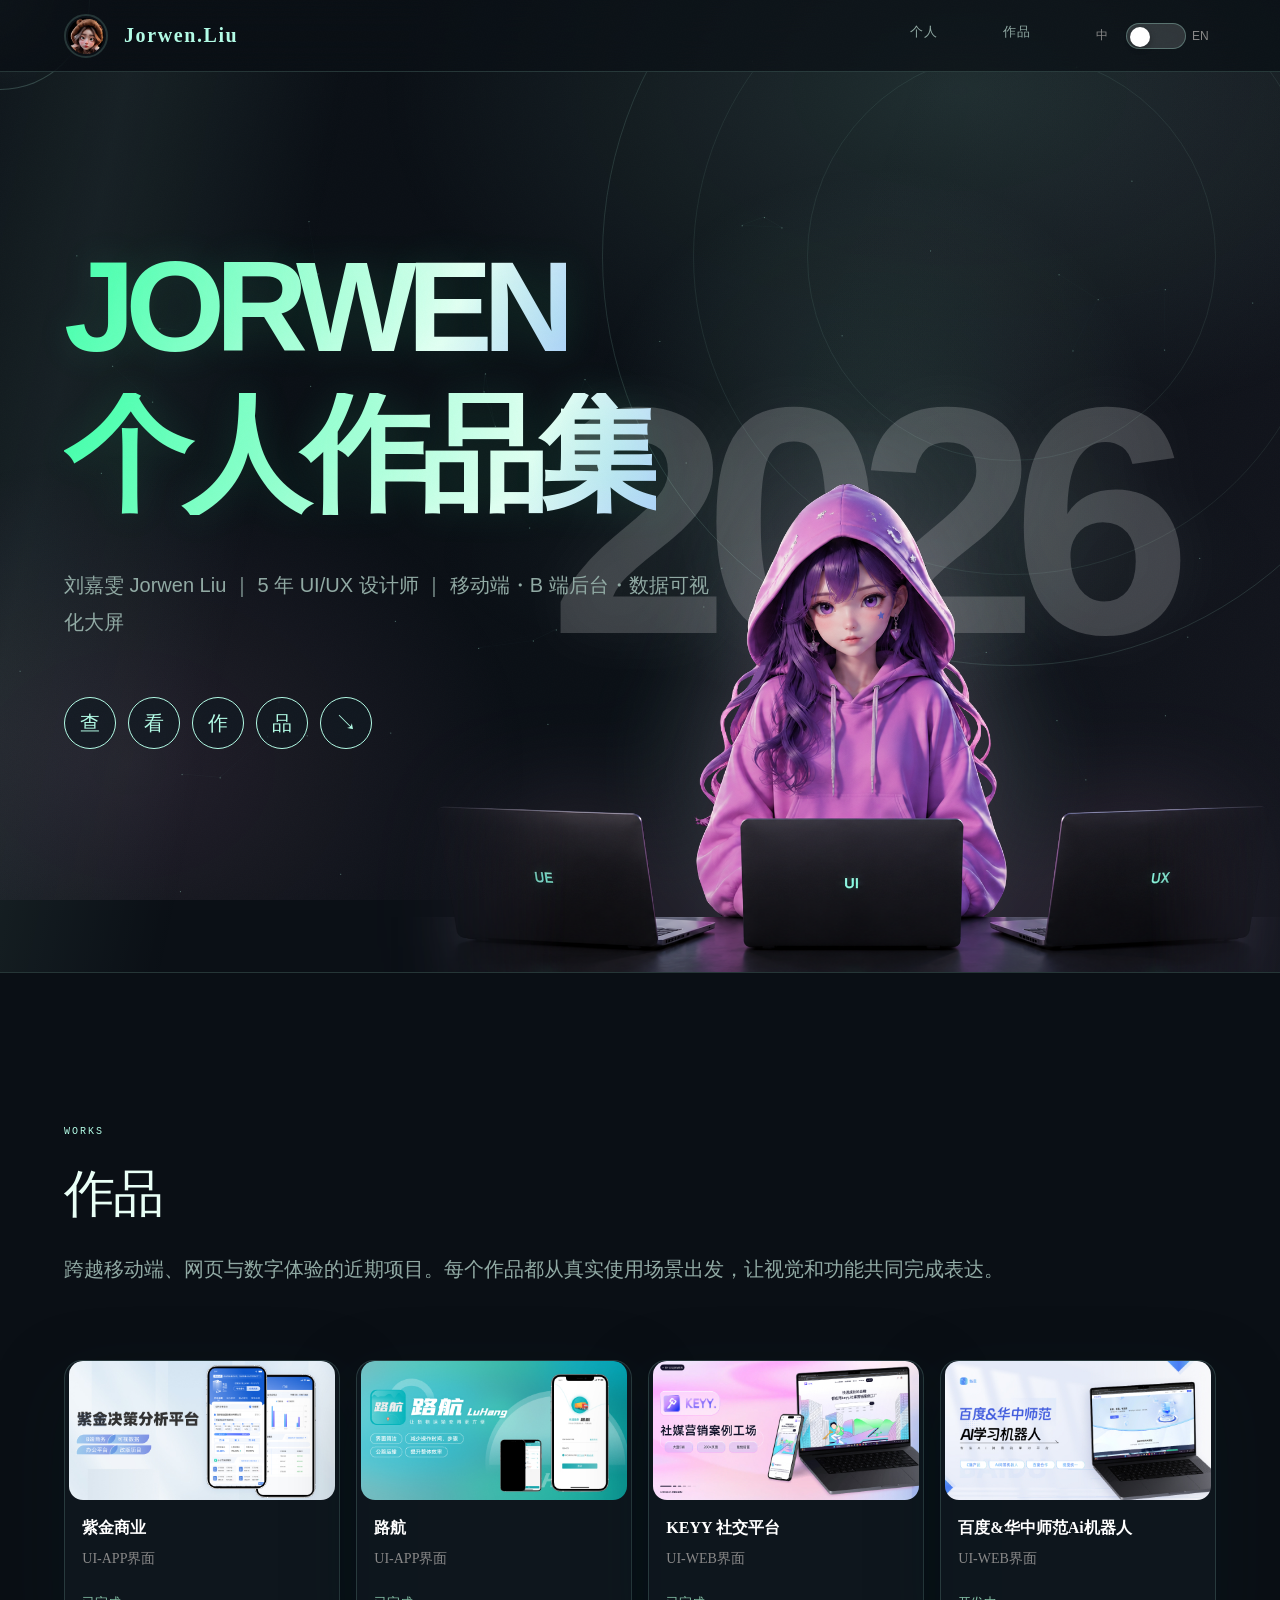
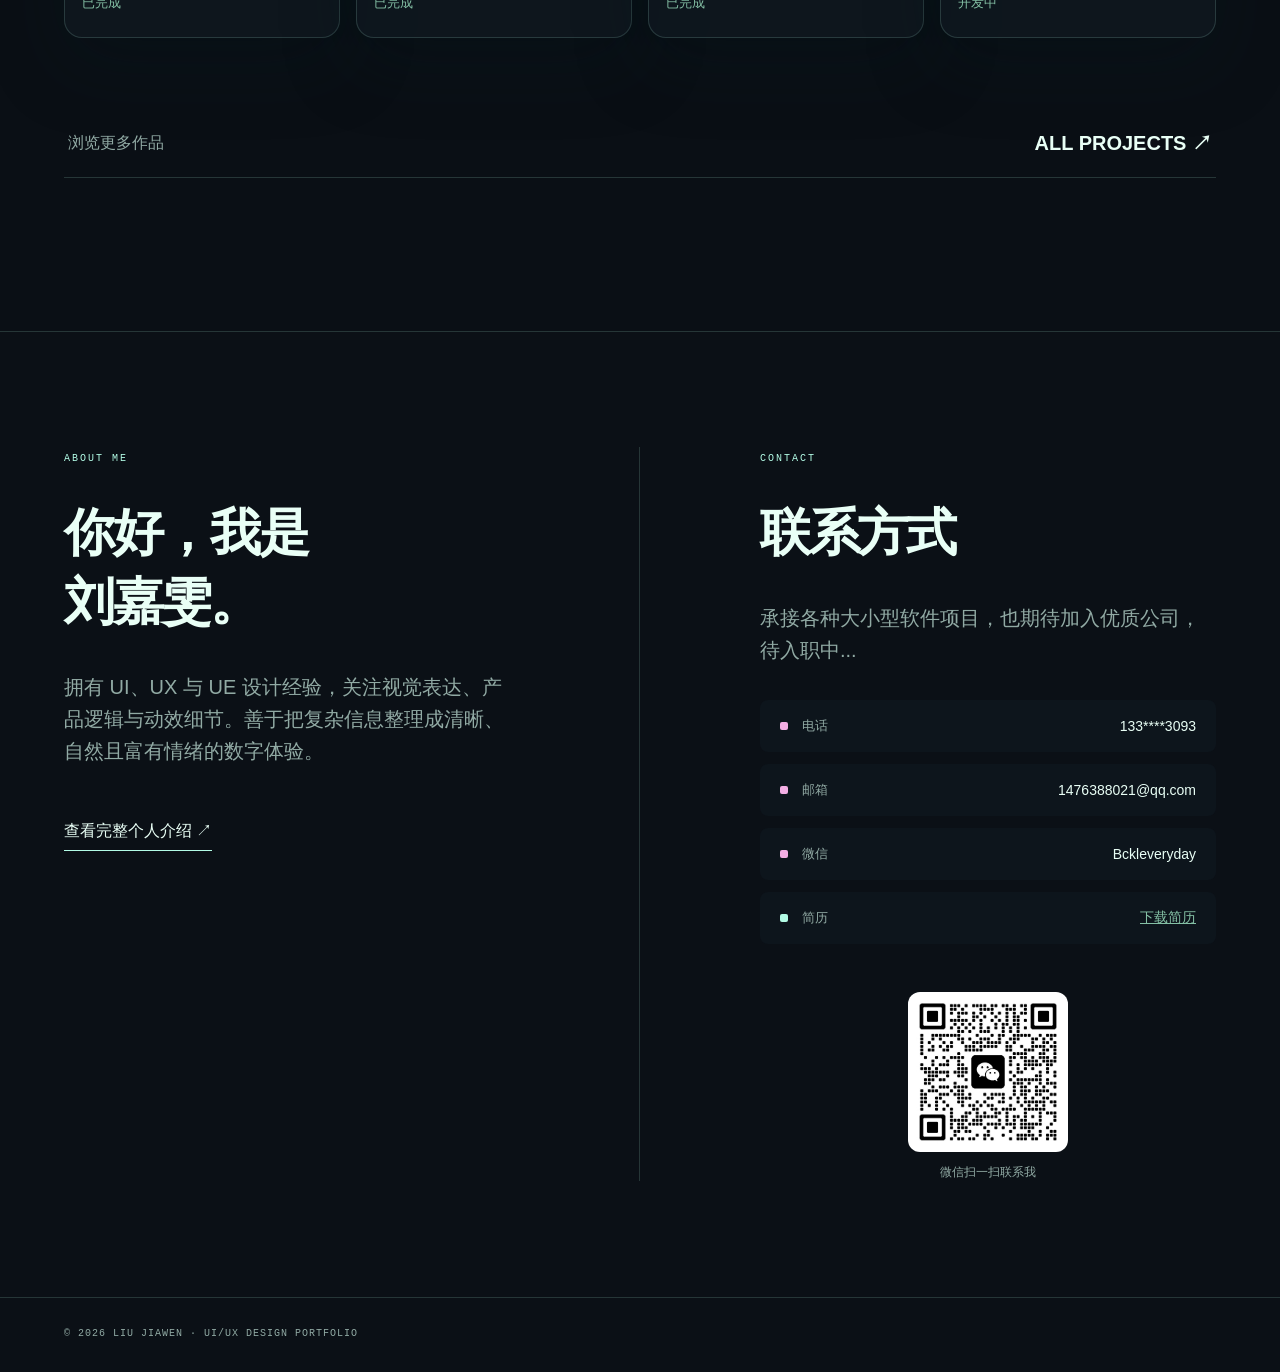
==== commit b4a7a881: "回退index.html导航栏修改，恢复原始样式" ====
--- a/index.html
+++ b/index.html
@@ -24,6 +24,7 @@
       top: 0;
       height: 60px;
       background: #1e1e1eb3;
+      border-bottom: none;
       display: flex;
       align-items: center;
       backdrop-filter: blur(85px);
@@ -296,8 +297,7 @@
 <body class="home-page">
   <canvas id="home-field" aria-hidden="true"></canvas>
   
-  <nav class="home-nav" style="height:60px!important;background:#1e1e1eb3!important;border-bottom:none!important;backdrop-filter:blur(85px)!important">
-    <style>.home-nav .nav-item{color:#fff!important;font-size:16px!important;letter-spacing:normal!important;text-transform:none!important}</style>
+  <nav>
     <div class="brand-box" href="index.html">
       <a href="index.html" style="text-decoration: none; display: flex; align-items: center; gap: 16px;">
         <div class="logo-wrapper">
